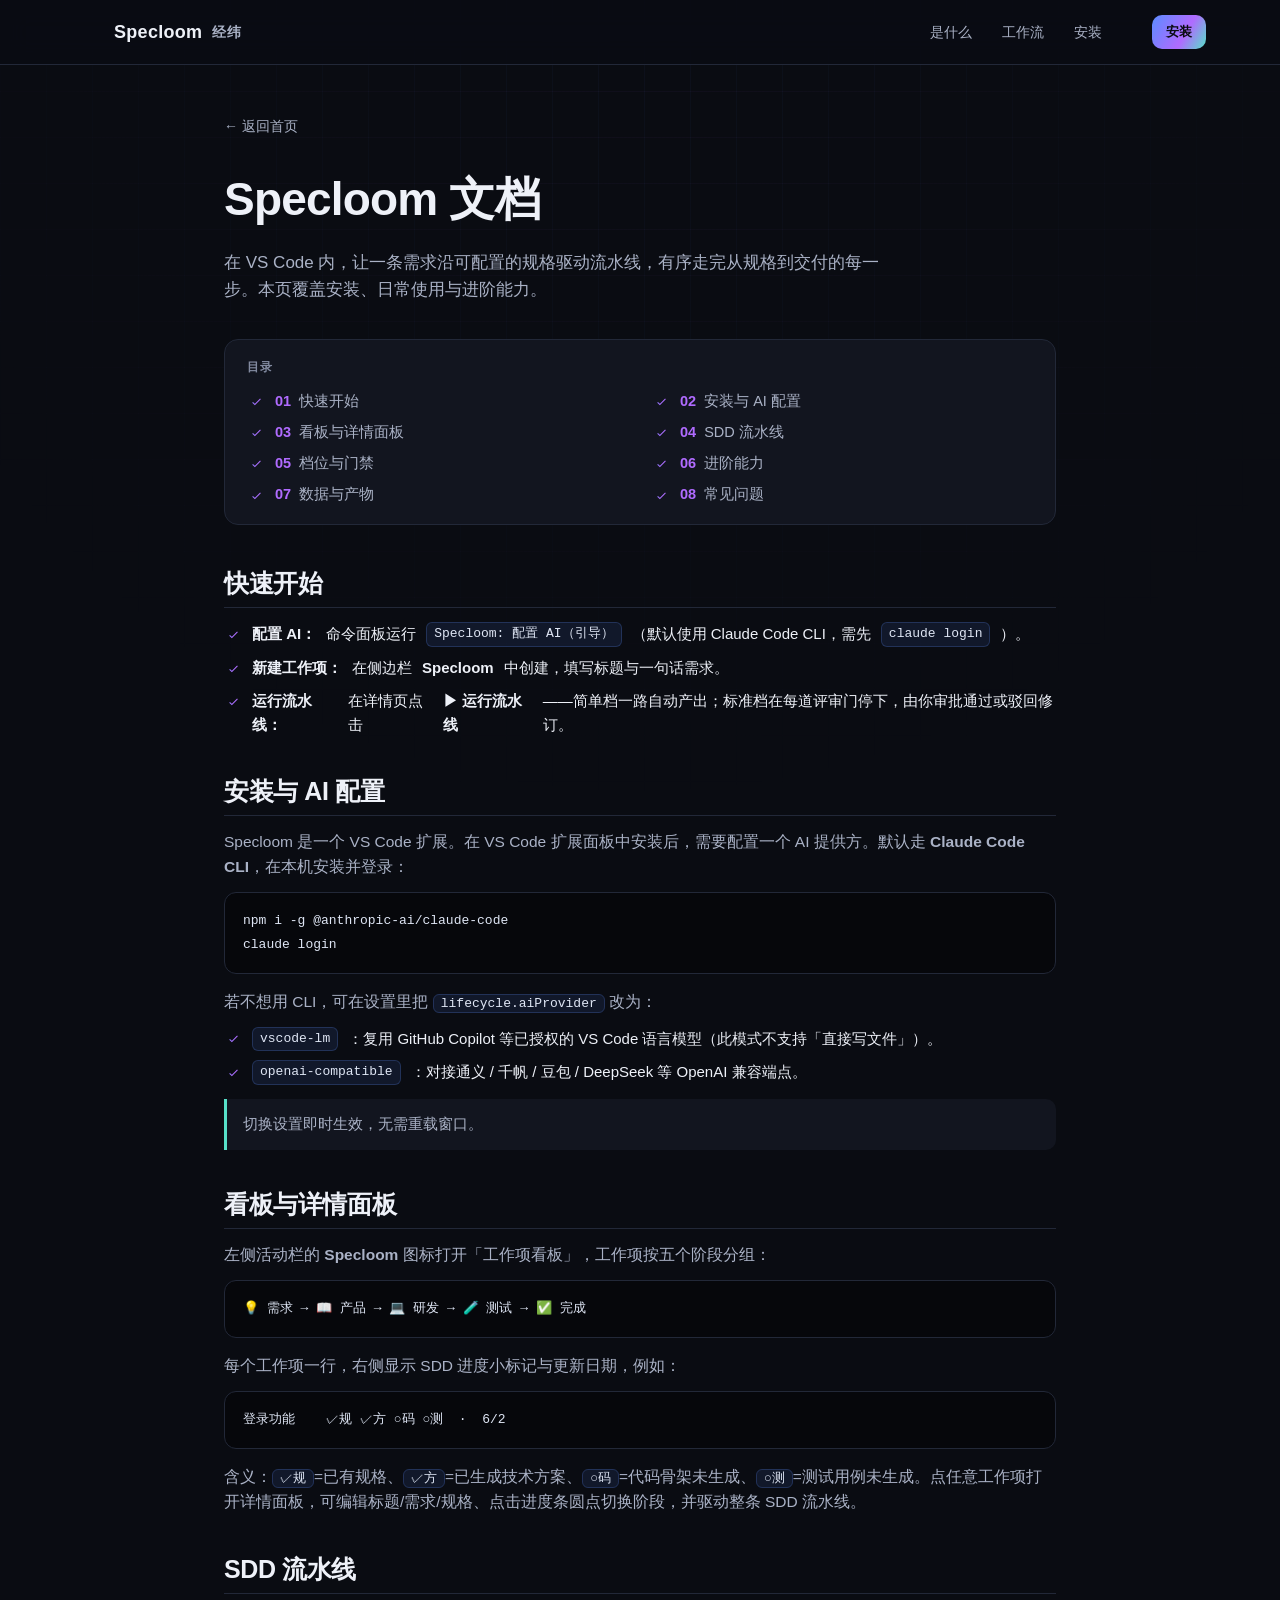
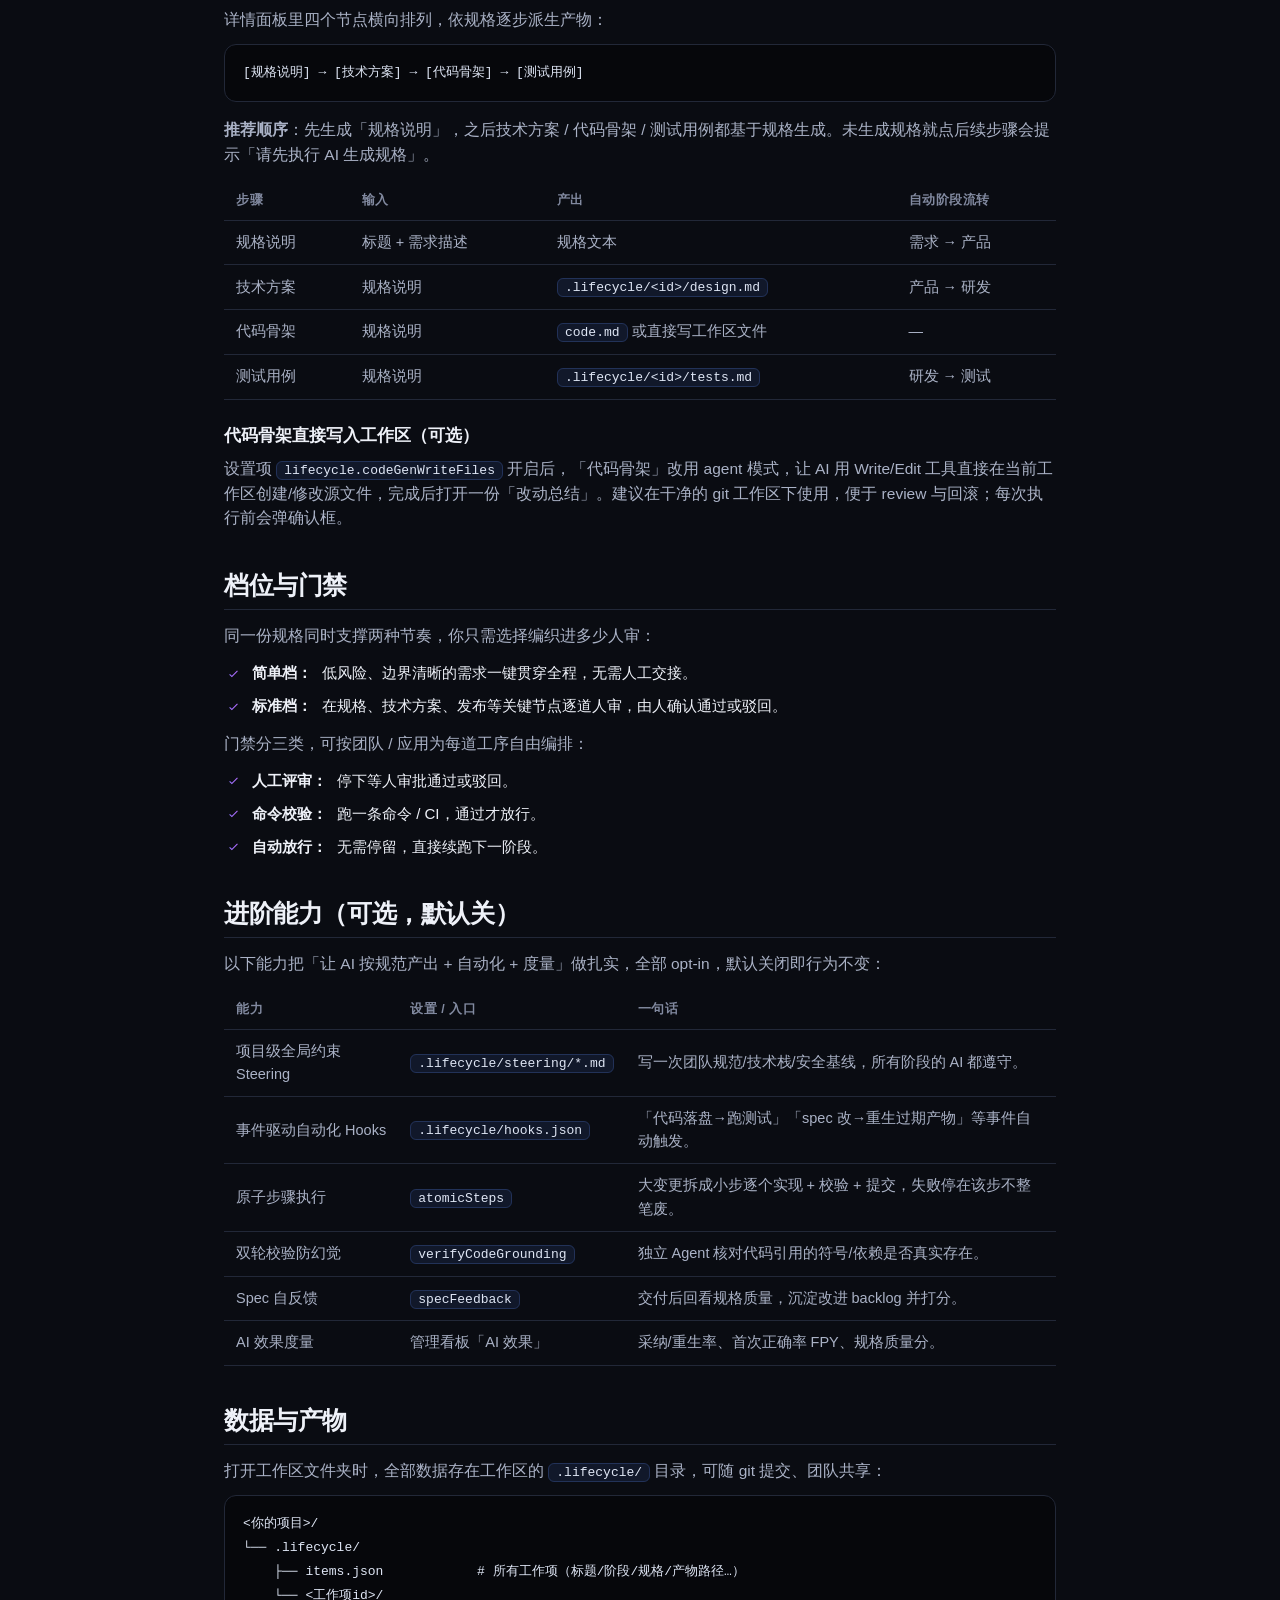
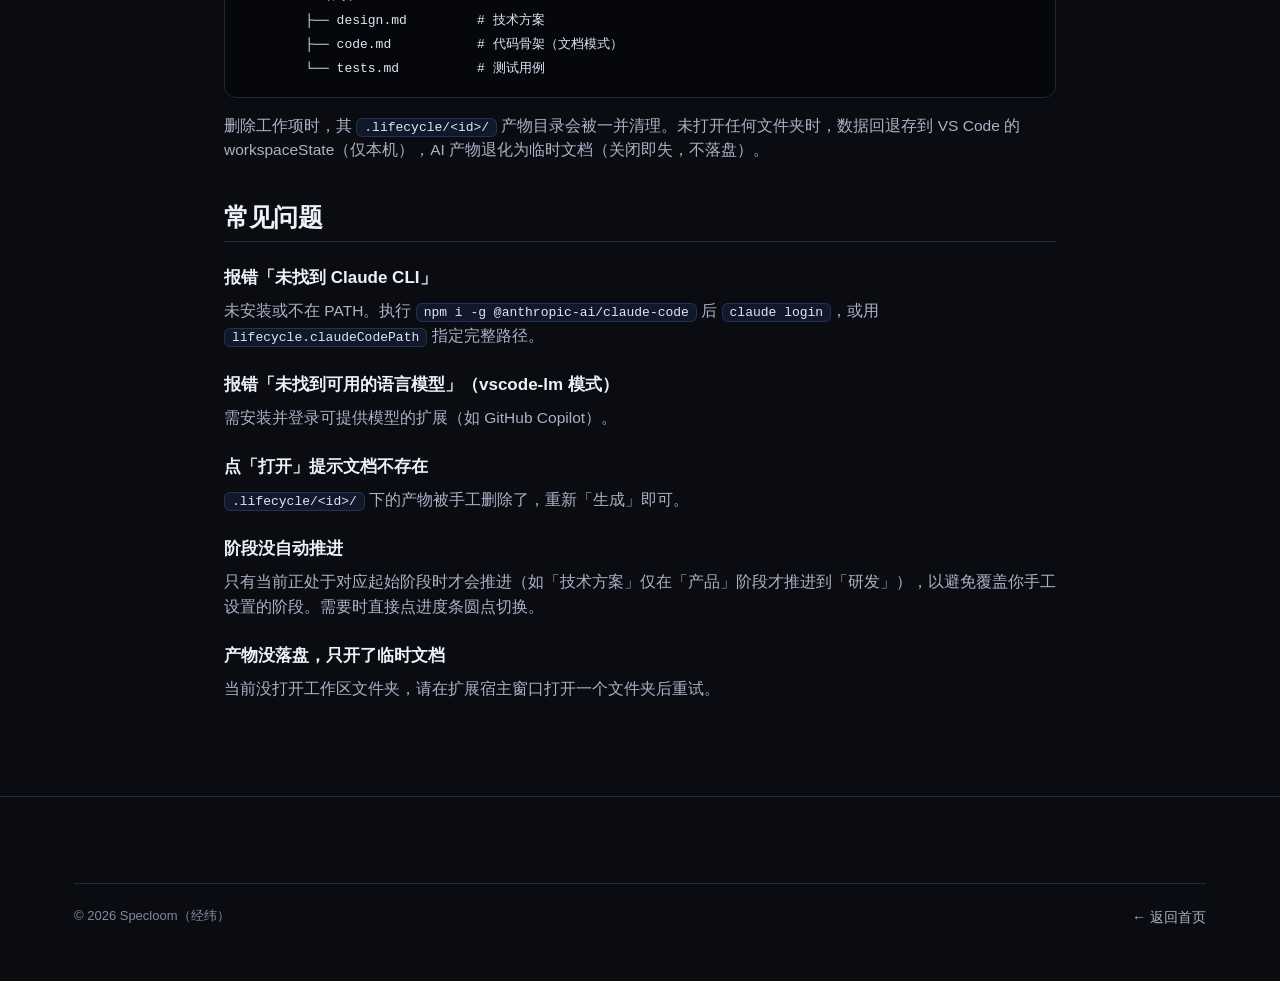
==== guide.html @ 962bd6ee "feat(site): Phase 2 站内文档页 + 路线图区块 - 新增站内文档页 guide.html（基于 USAGE.md/README）：快速开始、安装与 AI 配置、   看板与详情、S" ====
<!DOCTYPE html>
<html lang="zh-CN">
<head>
  <meta charset="UTF-8" />
  <meta name="viewport" content="width=device-width, initial-scale=1.0" />
  <meta http-equiv="Content-Security-Policy"
        content="default-src 'self'; img-src 'self' data:; style-src 'self' 'unsafe-inline'; script-src 'self'; base-uri 'none'; form-action 'none'" />
  <title>Specloom 文档 · 快速上手与功能说明</title>
  <meta name="description" content="Specloom 使用文档：在 VS Code 内把需求沿规格驱动流水线推进——安装与 AI 配置、看板与详情面板、SDD 流水线、档位与门禁、进阶能力、数据存储与常见问题。" />
  <link rel="icon" href="data:image/svg+xml,%3Csvg xmlns='http://www.w3.org/2000/svg' viewBox='0 0 32 32'%3E%3Crect width='32' height='32' rx='7' fill='%230a0c12'/%3E%3Cg stroke='%235b8cff' stroke-width='2.4' stroke-linecap='round'%3E%3Cpath d='M9 7v18M16 7v18M23 7v18'/%3E%3C/g%3E%3Cg stroke='%2356e0c8' stroke-width='2.4' stroke-linecap='round'%3E%3Cpath d='M7 11h18M7 16h18M7 21h18'/%3E%3C/g%3E%3C/svg%3E" />
  <meta name="theme-color" content="#0a0c12" />
  <link rel="stylesheet" href="styles.css" />
</head>
<body>
  <!-- ============ NAV ============ -->
  <header class="nav">
    <div class="wrap nav-inner">
      <a class="brand" href="index.html" aria-label="Specloom">
        <svg class="mark" viewBox="0 0 32 32" aria-hidden="true" focusable="false">
          <defs>
            <linearGradient id="brandGrad" x1="0" y1="0" x2="1" y2="1">
              <stop offset="0" stop-color="#5b8cff" /><stop offset="0.6" stop-color="#b06bff" /><stop offset="1" stop-color="#56e0c8" />
            </linearGradient>
          </defs>
          <g stroke="url(#brandGrad)" stroke-width="2.2" stroke-linecap="round">
            <line x1="8" y1="3" x2="8" y2="29" /><line x1="16" y1="3" x2="16" y2="29" /><line x1="24" y1="3" x2="24" y2="29" />
            <line x1="3" y1="10" x2="29" y2="10" /><line x1="3" y1="16" x2="29" y2="16" /><line x1="3" y1="22" x2="29" y2="22" />
          </g>
        </svg>
        <span>Specloom</span><span class="zh">经纬</span>
      </a>
      <nav class="nav-links" aria-label="Primary">
        <a href="index.html#what">是什么</a>
        <a href="index.html#how">工作流</a>
        <a href="index.html#install">安装</a>
      </nav>
      <div class="nav-tools">
        <a class="btn btn-primary btn-sm nav-cta" href="index.html#install">安装</a>
      </div>
    </div>
  </header>

  <main class="doc">
    <div class="doc-wrap">
      <a class="doc-back" href="index.html">← 返回首页</a>
      <h1>Specloom 文档</h1>
      <p class="doc-sub">在 VS Code 内，让一条需求沿可配置的规格驱动流水线，有序走完从规格到交付的每一步。本页覆盖安装、日常使用与进阶能力。</p>

      <nav class="doc-toc" aria-label="目录">
        <h4>目录</h4>
        <ol>
          <li><a href="#quickstart">快速开始</a></li>
          <li><a href="#install">安装与 AI 配置</a></li>
          <li><a href="#board">看板与详情面板</a></li>
          <li><a href="#sdd">SDD 流水线</a></li>
          <li><a href="#gates">档位与门禁</a></li>
          <li><a href="#advanced">进阶能力</a></li>
          <li><a href="#data">数据与产物</a></li>
          <li><a href="#faq">常见问题</a></li>
        </ol>
      </nav>

      <section id="quickstart">
        <h2>快速开始</h2>
        <ol class="steps-ol">
          <li><b>配置 AI：</b>命令面板运行 <code>Specloom: 配置 AI（引导）</code>（默认使用 Claude Code CLI，需先 <code>claude login</code>）。</li>
          <li><b>新建工作项：</b>在侧边栏 <b>Specloom</b> 中创建，填写标题与一句话需求。</li>
          <li><b>运行流水线：</b>在详情页点击 <b>▶ 运行流水线</b>——简单档一路自动产出；标准档在每道评审门停下，由你审批通过或驳回修订。</li>
        </ol>
      </section>

      <section id="install">
        <h2>安装与 AI 配置</h2>
        <p>Specloom 是一个 VS Code 扩展。在 VS Code 扩展面板中安装后，需要配置一个 AI 提供方。默认走 <b>Claude Code CLI</b>，在本机安装并登录：</p>
        <pre><code>npm i -g @anthropic-ai/claude-code
claude login</code></pre>
        <p>若不想用 CLI，可在设置里把 <code>lifecycle.aiProvider</code> 改为：</p>
        <ul>
          <li><code>vscode-lm</code>：复用 GitHub Copilot 等已授权的 VS Code 语言模型（此模式不支持「直接写文件」）。</li>
          <li><code>openai-compatible</code>：对接通义 / 千帆 / 豆包 / DeepSeek 等 OpenAI 兼容端点。</li>
        </ul>
        <div class="note">切换设置即时生效，无需重载窗口。</div>
      </section>

      <section id="board">
        <h2>看板与详情面板</h2>
        <p>左侧活动栏的 <b>Specloom</b> 图标打开「工作项看板」，工作项按五个阶段分组：</p>
        <pre><code>💡 需求 → 📖 产品 → 💻 研发 → 🧪 测试 → ✅ 完成</code></pre>
        <p>每个工作项一行，右侧显示 SDD 进度小标记与更新日期，例如：</p>
        <pre><code>登录功能    ✓规 ✓方 ○码 ○测  ·  6/2</code></pre>
        <p>含义：<code>✓规</code>=已有规格、<code>✓方</code>=已生成技术方案、<code>○码</code>=代码骨架未生成、<code>○测</code>=测试用例未生成。点任意工作项打开详情面板，可编辑标题/需求/规格、点击进度条圆点切换阶段，并驱动整条 SDD 流水线。</p>
      </section>

      <section id="sdd">
        <h2>SDD 流水线</h2>
        <p>详情面板里四个节点横向排列，依规格逐步派生产物：</p>
        <pre><code>[规格说明] → [技术方案] → [代码骨架] → [测试用例]</code></pre>
        <p><b>推荐顺序</b>：先生成「规格说明」，之后技术方案 / 代码骨架 / 测试用例都基于规格生成。未生成规格就点后续步骤会提示「请先执行 AI 生成规格」。</p>
        <table>
          <thead><tr><th>步骤</th><th>输入</th><th>产出</th><th>自动阶段流转</th></tr></thead>
          <tbody>
            <tr><td>规格说明</td><td>标题 + 需求描述</td><td>规格文本</td><td>需求 → 产品</td></tr>
            <tr><td>技术方案</td><td>规格说明</td><td><code>.lifecycle/&lt;id&gt;/design.md</code></td><td>产品 → 研发</td></tr>
            <tr><td>代码骨架</td><td>规格说明</td><td><code>code.md</code> 或直接写工作区文件</td><td>—</td></tr>
            <tr><td>测试用例</td><td>规格说明</td><td><code>.lifecycle/&lt;id&gt;/tests.md</code></td><td>研发 → 测试</td></tr>
          </tbody>
        </table>
        <h3>代码骨架直接写入工作区（可选）</h3>
        <p>设置项 <code>lifecycle.codeGenWriteFiles</code> 开启后，「代码骨架」改用 agent 模式，让 AI 用 Write/Edit 工具直接在当前工作区创建/修改源文件，完成后打开一份「改动总结」。建议在干净的 git 工作区下使用，便于 review 与回滚；每次执行前会弹确认框。</p>
      </section>

      <section id="gates">
        <h2>档位与门禁</h2>
        <p>同一份规格同时支撑两种节奏，你只需选择编织进多少人审：</p>
        <ul>
          <li><b>简单档：</b>低风险、边界清晰的需求一键贯穿全程，无需人工交接。</li>
          <li><b>标准档：</b>在规格、技术方案、发布等关键节点逐道人审，由人确认通过或驳回。</li>
        </ul>
        <p>门禁分三类，可按团队 / 应用为每道工序自由编排：</p>
        <ul>
          <li><b>人工评审：</b>停下等人审批通过或驳回。</li>
          <li><b>命令校验：</b>跑一条命令 / CI，通过才放行。</li>
          <li><b>自动放行：</b>无需停留，直接续跑下一阶段。</li>
        </ul>
      </section>

      <section id="advanced">
        <h2>进阶能力（可选，默认关）</h2>
        <p>以下能力把「让 AI 按规范产出 + 自动化 + 度量」做扎实，全部 opt-in，默认关闭即行为不变：</p>
        <table>
          <thead><tr><th>能力</th><th>设置 / 入口</th><th>一句话</th></tr></thead>
          <tbody>
            <tr><td>项目级全局约束 Steering</td><td><code>.lifecycle/steering/*.md</code></td><td>写一次团队规范/技术栈/安全基线，所有阶段的 AI 都遵守。</td></tr>
            <tr><td>事件驱动自动化 Hooks</td><td><code>.lifecycle/hooks.json</code></td><td>「代码落盘→跑测试」「spec 改→重生过期产物」等事件自动触发。</td></tr>
            <tr><td>原子步骤执行</td><td><code>atomicSteps</code></td><td>大变更拆成小步逐个实现 + 校验 + 提交，失败停在该步不整笔废。</td></tr>
            <tr><td>双轮校验防幻觉</td><td><code>verifyCodeGrounding</code></td><td>独立 Agent 核对代码引用的符号/依赖是否真实存在。</td></tr>
            <tr><td>Spec 自反馈</td><td><code>specFeedback</code></td><td>交付后回看规格质量，沉淀改进 backlog 并打分。</td></tr>
            <tr><td>AI 效果度量</td><td>管理看板「AI 效果」</td><td>采纳/重生率、首次正确率 FPY、规格质量分。</td></tr>
          </tbody>
        </table>
      </section>

      <section id="data">
        <h2>数据与产物</h2>
        <p>打开工作区文件夹时，全部数据存在工作区的 <code>.lifecycle/</code> 目录，可随 git 提交、团队共享：</p>
        <pre><code>&lt;你的项目&gt;/
└── .lifecycle/
    ├── items.json            # 所有工作项（标题/阶段/规格/产物路径…）
    └── &lt;工作项id&gt;/
        ├── design.md         # 技术方案
        ├── code.md           # 代码骨架（文档模式）
        └── tests.md          # 测试用例</code></pre>
        <p>删除工作项时，其 <code>.lifecycle/&lt;id&gt;/</code> 产物目录会被一并清理。未打开任何文件夹时，数据回退存到 VS Code 的 workspaceState（仅本机），AI 产物退化为临时文档（关闭即失，不落盘）。</p>
      </section>

      <section id="faq">
        <h2>常见问题</h2>
        <h3>报错「未找到 Claude CLI」</h3>
        <p>未安装或不在 PATH。执行 <code>npm i -g @anthropic-ai/claude-code</code> 后 <code>claude login</code>，或用 <code>lifecycle.claudeCodePath</code> 指定完整路径。</p>
        <h3>报错「未找到可用的语言模型」（vscode-lm 模式）</h3>
        <p>需安装并登录可提供模型的扩展（如 GitHub Copilot）。</p>
        <h3>点「打开」提示文档不存在</h3>
        <p><code>.lifecycle/&lt;id&gt;/</code> 下的产物被手工删除了，重新「生成」即可。</p>
        <h3>阶段没自动推进</h3>
        <p>只有当前正处于对应起始阶段时才会推进（如「技术方案」仅在「产品」阶段才推进到「研发」），以避免覆盖你手工设置的阶段。需要时直接点进度条圆点切换。</p>
        <h3>产物没落盘，只开了临时文档</h3>
        <p>当前没打开工作区文件夹，请在扩展宿主窗口打开一个文件夹后重试。</p>
      </section>
    </div>
  </main>

  <footer aria-labelledby="footBrand">
    <div class="wrap">
      <div class="foot-bottom">
        <span>© 2026 Specloom（经纬）</span>
        <a class="doc-back" href="index.html" style="margin:0">← 返回首页</a>
      </div>
    </div>
  </footer>
</body>
</html>
---- styles.css ----
/* =========================================================
   Specloom（经纬）官网样式
   深色现代 · 渐变点缀 · 经纬编织意象 · 响应式
   零外部依赖：系统字体栈，无远程字体 (NFR-P2)
   ========================================================= */

:root{
  --bg:#0a0c12;
  --bg-2:#0e111a;
  --surface:#12151f;
  --surface-2:#171b28;
  --line:#222838;
  --text:#eef1f8;
  --muted:#aab2c6;        /* 提亮以满足正文对比度 AA ≥4.5:1 (NFR-A2) */
  --muted-2:#828aa0;
  --warp:#5b8cff;          /* 经线 warp */
  --weft:#b06bff;          /* 纬线 weft */
  --accent:#56e0c8;
  --grad:linear-gradient(120deg,#5b8cff 0%,#b06bff 60%,#56e0c8 100%);
  --radius:16px;
  --maxw:1180px;
}
*{box-sizing:border-box;margin:0;padding:0}
html{scroll-behavior:smooth}
body{
  font-family:-apple-system,BlinkMacSystemFont,"Segoe UI",Roboto,"PingFang SC","Microsoft YaHei",Helvetica,Arial,sans-serif;
  background:var(--bg);
  color:var(--text);
  line-height:1.6;
  -webkit-font-smoothing:antialiased;
  overflow-x:hidden;
}
/* 经纬编织背景纹理（纯装饰） */
body::before{
  content:"";
  position:fixed;inset:0;z-index:0;pointer-events:none;
  background-image:
    linear-gradient(90deg,rgba(91,140,255,.045) 1px,transparent 1px),
    linear-gradient(0deg,rgba(176,107,255,.045) 1px,transparent 1px);
  background-size:46px 46px;
  -webkit-mask-image:radial-gradient(circle at 50% 0%,#000 0%,transparent 75%);
  mask-image:radial-gradient(circle at 50% 0%,#000 0%,transparent 75%);
}
a{color:inherit;text-decoration:none}
img,svg{display:block}
.wrap{max-width:var(--maxw);margin:0 auto;padding:0 24px;position:relative;z-index:1}
section{position:relative;z-index:1}

:focus-visible{outline:2px solid var(--accent);outline-offset:2px;border-radius:6px}

/* ---------- BUTTONS ---------- */
.btn{
  display:inline-flex;align-items:center;gap:8px;justify-content:center;
  font:inherit;font-weight:600;font-size:14px;cursor:pointer;
  padding:10px 18px;border-radius:10px;border:1px solid transparent;transition:.18s;white-space:nowrap;
}
.btn-primary{background:var(--grad);color:#0a0c12;border:none}
.btn-primary:hover{filter:brightness(1.08);transform:translateY(-1px)}
.btn-ghost{background:var(--surface);color:var(--text);border:1px solid var(--line)}
.btn-ghost:hover{border-color:var(--warp);background:var(--surface-2)}
.btn-sm{padding:7px 14px;font-size:13px}

/* ---------- NAV ---------- */
header.nav{
  position:sticky;top:0;z-index:50;
  -webkit-backdrop-filter:saturate(160%) blur(14px);
  backdrop-filter:saturate(160%) blur(14px);
  background:rgba(10,12,18,.72);
  border-bottom:1px solid var(--line);
}
.nav-inner{display:flex;align-items:center;gap:20px;height:64px}
.brand{display:flex;align-items:center;gap:10px;font-weight:700;font-size:18px;letter-spacing:.3px}
.brand .mark{width:30px;height:30px;flex:0 0 auto}
.brand .zh{color:var(--muted);font-weight:600;font-size:14px}
.nav-links{display:flex;gap:6px;margin-left:auto}
.nav-links a{color:var(--muted);font-size:14px;padding:8px 12px;border-radius:8px;transition:.18s}
.nav-links a:hover{color:var(--text);background:var(--surface-2)}
.nav-tools{display:flex;align-items:center;gap:10px;margin-left:18px}
.lang-switch{display:inline-flex;border:1px solid var(--line);border-radius:999px;overflow:hidden;background:var(--surface)}
.lang-switch button{
  background:none;border:none;color:var(--muted);font:inherit;font-size:13px;font-weight:600;
  padding:6px 14px;cursor:pointer;transition:.18s;
}
.lang-switch button[aria-pressed="true"]{background:var(--grad);color:#0a0c12}

.nav-toggle{display:none;background:var(--surface);border:1px solid var(--line);color:var(--text);
  border-radius:8px;width:38px;height:38px;font-size:18px;cursor:pointer}

.mobile-menu{border-bottom:1px solid var(--line);background:rgba(10,12,18,.96)}
.mobile-menu .wrap{display:flex;flex-direction:column;padding-top:8px;padding-bottom:14px}
.mobile-menu a{color:var(--muted);padding:12px 4px;border-bottom:1px solid var(--line);font-size:15px}
.mobile-menu a:last-child{border-bottom:none}

/* ---------- HERO ---------- */
.hero{padding:96px 0 80px;text-align:center}
.badge{
  display:inline-flex;align-items:center;gap:8px;font-size:13px;color:var(--muted);
  border:1px solid var(--line);background:var(--surface);padding:6px 14px;border-radius:999px;margin-bottom:28px;
}
.badge .dot{width:7px;height:7px;border-radius:50%;background:var(--accent);box-shadow:0 0 10px var(--accent)}
h1.title{
  font-size:clamp(38px,6.4vw,76px);line-height:1.05;font-weight:800;letter-spacing:-1.5px;margin-bottom:8px;
}
h1.title .grad{background:var(--grad);-webkit-background-clip:text;background-clip:text;color:transparent}
.title-zh{font-size:clamp(20px,3vw,30px);color:var(--muted);font-weight:600;margin-bottom:22px;letter-spacing:4px}
.lede{font-size:clamp(16px,2.1vw,21px);color:var(--muted);max-width:680px;margin:0 auto 38px}
.hero-cta{display:flex;gap:14px;justify-content:center;flex-wrap:wrap}
.hero-cta .btn{padding:14px 26px;font-size:15px}
.loom{margin:64px auto 0;max-width:760px;position:relative}
.loom svg{width:100%;height:70px;display:block}

/* ---------- SECTION SHELL ---------- */
.sec{padding:84px 0;border-top:1px solid var(--line)}
.eyebrow{font-size:13px;font-weight:700;letter-spacing:2px;text-transform:uppercase;
  background:var(--grad);-webkit-background-clip:text;background-clip:text;color:transparent;margin-bottom:14px}
h2{font-size:clamp(28px,4vw,44px);font-weight:800;letter-spacing:-.8px;margin-bottom:16px;line-height:1.12}
.sec-lede{color:var(--muted);font-size:17px;max-width:680px;margin-bottom:48px}

/* ---------- WHAT cards ---------- */
.grid{display:grid;gap:18px}
.grid-3{grid-template-columns:repeat(3,1fr)}
.grid-2{grid-template-columns:repeat(2,1fr)}
.card{
  background:linear-gradient(180deg,var(--surface) 0%,var(--bg-2) 100%);
  border:1px solid var(--line);border-radius:var(--radius);padding:28px;transition:.2s;position:relative;overflow:hidden;
}
.card:hover{border-color:#33405e;transform:translateY(-3px)}
.card .ic{width:42px;height:42px;border-radius:11px;display:grid;place-items:center;margin-bottom:16px;
  background:rgba(91,140,255,.12);border:1px solid rgba(91,140,255,.3);color:var(--warp)}
.card h3{font-size:18px;margin-bottom:8px;font-weight:700}
.card p{color:var(--muted);font-size:15px}

/* ---------- WHY two-mode ---------- */
.modes{display:grid;grid-template-columns:1fr 1fr;gap:18px;margin-top:8px}
.mode{background:var(--surface);border:1px solid var(--line);border-radius:var(--radius);padding:30px;position:relative}
.mode.simple{border-color:rgba(86,224,200,.35)}
.mode.complex{border-color:rgba(176,107,255,.35)}
.mode .tag{display:inline-block;font-size:12px;font-weight:700;letter-spacing:1px;text-transform:uppercase;
  padding:5px 11px;border-radius:7px;margin-bottom:16px}
.mode.simple .tag{background:rgba(86,224,200,.14);color:var(--accent)}
.mode.complex .tag{background:rgba(176,107,255,.16);color:#c89bff}
.mode h3{font-size:21px;margin-bottom:10px}
.mode p{color:var(--muted);font-size:15px;margin-bottom:18px}
.mode ul{list-style:none;display:flex;flex-direction:column;gap:10px}
.mode li{display:flex;gap:10px;font-size:14.5px;color:var(--text)}
.mode li::before{content:"";flex:0 0 auto;width:18px;height:18px;margin-top:3px;border-radius:50%;
  background:var(--grad);
  -webkit-mask:url("data:image/svg+xml,%3Csvg xmlns='http://www.w3.org/2000/svg' viewBox='0 0 24 24'%3E%3Cpath fill='black' d='M9 16.2l-3.5-3.5-1.4 1.4L9 19 20 8l-1.4-1.4z'/%3E%3C/svg%3E") center/14px no-repeat;
  mask:url("data:image/svg+xml,%3Csvg xmlns='http://www.w3.org/2000/svg' viewBox='0 0 24 24'%3E%3Cpath fill='black' d='M9 16.2l-3.5-3.5-1.4 1.4L9 19 20 8l-1.4-1.4z'/%3E%3C/svg%3E") center/14px no-repeat}

/* ---------- PIPELINE ---------- */
.mode-toggle{display:inline-flex;border:1px solid var(--line);border-radius:10px;overflow:hidden;margin-bottom:26px}
.mode-toggle button{background:var(--surface);border:none;color:var(--muted);font:inherit;font-weight:600;
  font-size:14px;padding:10px 20px;cursor:pointer;transition:.18s}
.mode-toggle button[aria-pressed="true"]{background:var(--grad);color:#0a0c12}
.pipe{display:flex;align-items:stretch;gap:0;margin-top:10px;overflow-x:auto;padding-bottom:8px;scrollbar-width:thin}
.stage{
  flex:1 1 0;min-width:150px;background:var(--surface);border:1px solid var(--line);
  border-radius:14px;padding:20px 18px;position:relative;transition:.2s;cursor:default;
}
.stage:hover{border-color:var(--warp);background:var(--surface-2);transform:translateY(-3px)}
.stage .num{font-size:12px;font-weight:700;color:var(--muted-2);letter-spacing:1px}
.stage .nm{font-size:17px;font-weight:700;margin:8px 0 6px}
.stage .ds{font-size:13px;color:var(--muted);line-height:1.45}
.stage .gate{position:absolute;top:14px;right:14px;font-size:11px;font-weight:700;padding:3px 8px;border-radius:6px}
.stage .gate.auto{background:rgba(86,224,200,.14);color:var(--accent)}
.stage .gate.human{background:rgba(176,107,255,.16);color:#c89bff}
.pipe-arrow{flex:0 0 26px;display:grid;place-items:center;color:var(--muted-2)}
.pipe-legend{display:flex;gap:22px;margin-top:24px;flex-wrap:wrap;font-size:13.5px;color:var(--muted);align-items:center}
.pipe-legend span{display:inline-flex;align-items:center;gap:8px}
.pipe-legend .legend-note{color:var(--muted-2)}
.lg-dot{width:11px;height:11px;border-radius:4px}
.lg-auto{background:var(--accent)}
.lg-human{background:#c89bff}

/* ---------- INSTALL ---------- */
.install-wrap{display:grid;grid-template-columns:1.1fr 1fr;gap:40px;align-items:center}
.code-block{background:#06070b;border:1px solid var(--line);border-radius:14px;overflow:hidden}
.code-head{display:flex;align-items:center;justify-content:space-between;padding:12px 16px;border-bottom:1px solid var(--line);background:var(--surface)}
.code-head .dots{display:flex;gap:7px}
.code-head .dots i{width:11px;height:11px;border-radius:50%;display:inline-block}
.code-head .dots i:nth-child(1){background:#ff5f57}
.code-head .dots i:nth-child(2){background:#febc2e}
.code-head .dots i:nth-child(3){background:#28c840}
.copy-btn{background:var(--surface-2);border:1px solid var(--line);color:var(--text);font:inherit;
  font-size:12.5px;font-weight:600;padding:6px 13px;border-radius:8px;cursor:pointer;transition:.18s;display:inline-flex;gap:6px;align-items:center}
.copy-btn:hover{border-color:var(--warp)}
.copy-btn.ok{border-color:var(--accent);color:var(--accent)}
.code-body{padding:20px 18px;font-family:"SF Mono",ui-monospace,Menlo,Consolas,monospace;font-size:14.5px;line-height:1.9;color:#dfe6f5;overflow-x:auto;white-space:pre-wrap;word-break:break-word}
.code-body .pl{color:var(--muted-2);-webkit-user-select:none;user-select:none}
.code-body .cmd{color:#dfe6f5}
.code-body .note{display:block;color:var(--muted-2);font-size:12px;margin-top:10px;font-style:italic}
.install-info h3{font-size:20px;margin-bottom:12px}
.install-info p{color:var(--muted);font-size:15px;margin-bottom:18px}
.install-info .btn{margin-right:10px;margin-bottom:10px}

/* ---------- FOOTER ---------- */
footer{border-top:1px solid var(--line);padding:46px 0 56px;margin-top:30px}
.foot-inner{display:flex;justify-content:space-between;gap:30px;flex-wrap:wrap;align-items:flex-start}
.foot-brand{max-width:320px}
.foot-brand .brand{margin-bottom:12px}
.foot-brand .mark{width:26px;height:26px}
.foot-brand p{color:var(--muted);font-size:14px}
.foot-links{display:flex;gap:50px;flex-wrap:wrap}
.foot-col h4{font-size:13px;text-transform:uppercase;letter-spacing:1px;color:var(--muted-2);margin-bottom:14px}
.foot-col a{display:block;color:var(--muted);font-size:14.5px;margin-bottom:10px;transition:.15s}
.foot-col a:hover{color:var(--text)}
.foot-bottom{margin-top:40px;padding-top:22px;border-top:1px solid var(--line);
  display:flex;justify-content:space-between;gap:14px;flex-wrap:wrap;color:var(--muted-2);font-size:13px}

/* ---------- TOAST ---------- */
.toast{position:fixed;bottom:26px;left:50%;transform:translateX(-50%) translateY(20px);
  background:var(--surface-2);border:1px solid var(--accent);color:var(--text);padding:12px 22px;border-radius:10px;
  font-size:14px;opacity:0;pointer-events:none;transition:.25s;z-index:100;box-shadow:0 10px 40px rgba(0,0,0,.5)}
.toast.show{opacity:1;transform:translateX(-50%) translateY(0)}

/* ---------- RESPONSIVE ---------- */
@media (max-width:920px){
  .install-wrap{grid-template-columns:1fr;gap:26px}
  .grid-3{grid-template-columns:1fr 1fr}
}
@media (max-width:760px){
  .nav-links{display:none}
  .nav-tools{margin-left:auto}
  .nav-toggle{display:block}
  .nav-cta{display:none}                /* 收起到汉堡菜单时隐藏导航安装按钮，Install 走 Hero CTA / 折叠菜单 */
  .hero{padding:64px 0 56px}
  .sec{padding:60px 0}
  .grid-3,.modes{grid-template-columns:1fr}
  .foot-inner{flex-direction:column}
}
@media (max-width:420px){
  .wrap{padding:0 18px}
  .nav-tools{gap:8px;margin-left:8px}
  .hero-cta{flex-direction:column}
  .hero-cta .btn{width:100%}
  .title-zh{letter-spacing:2px}
}

/* ---------- NAV: 滚动加深 ---------- */
header.nav.scrolled{
  background:rgba(8,10,15,.92);
  box-shadow:0 1px 0 var(--line),0 10px 30px rgba(0,0,0,.38);
}

/* ---------- HERO: 信任条 ---------- */
.hero-meta{
  display:flex;align-items:center;justify-content:center;flex-wrap:wrap;gap:10px;
  margin:26px auto 0;color:var(--muted);font-size:14px;
}
.hero-meta .sep{color:var(--muted-2)}

/* ---------- HERO: 产品视觉窗口（spec → 产物） ---------- */
.showcase{margin:60px auto 0;max-width:880px;position:relative}
.showcase::before{
  content:"";position:absolute;inset:-8% -4% auto;height:70%;z-index:0;pointer-events:none;
  background:radial-gradient(60% 100% at 50% 0%,rgba(176,107,255,.22),transparent 70%);
  filter:blur(20px);
}
.window{
  position:relative;z-index:1;background:var(--surface);border:1px solid var(--line);
  border-radius:var(--radius);overflow:hidden;box-shadow:0 30px 80px rgba(0,0,0,.5);text-align:left;
}
.win-bar{
  display:flex;align-items:center;gap:8px;padding:11px 16px;
  background:var(--surface-2);border-bottom:1px solid var(--line);
}
.win-bar .d{width:11px;height:11px;border-radius:50%;display:inline-block}
.win-bar .d.r{background:#ff5f57}
.win-bar .d.y{background:#febc2e}
.win-bar .d.g{background:#28c840}
.win-bar .win-title{margin-left:8px;font-family:"SF Mono",ui-monospace,Menlo,Consolas,monospace;font-size:12.5px;color:var(--muted)}
.win-bar .win-tag{margin-left:auto;font-size:12px;font-weight:700;
  background:var(--grad);-webkit-background-clip:text;background-clip:text;color:transparent}
.win-body{display:grid;grid-template-columns:1.15fr 1fr}
.codecol{background:#06070b;padding:18px 20px;border-right:1px solid var(--line)}
.show-code{
  font-family:"SF Mono",ui-monospace,Menlo,Consolas,monospace;font-size:13px;line-height:1.85;
  white-space:pre-wrap;word-break:break-word;margin:0;
}
.show-code .cm{color:var(--muted-2)}
.show-code .kw{color:var(--accent)}
.show-code .ln{color:#dfe6f5}
.gencol{padding:18px 20px;background:linear-gradient(180deg,var(--surface) 0%,var(--bg-2) 100%)}
.gen-head{display:flex;align-items:center;gap:8px;font-size:12.5px;font-weight:600;color:var(--muted);margin-bottom:14px;letter-spacing:.3px}
.gen-dot{width:8px;height:8px;border-radius:50%;background:var(--accent);box-shadow:0 0 10px var(--accent)}
.gen-list{list-style:none;display:flex;flex-direction:column;gap:11px}
.gen-list li{display:flex;align-items:center;gap:9px;font-size:13px;color:var(--muted)}
.gen-list code{
  font-family:"SF Mono",ui-monospace,Menlo,Consolas,monospace;font-size:12px;color:#dfe6f5;
  background:rgba(91,140,255,.1);border:1px solid rgba(91,140,255,.22);border-radius:6px;padding:1px 7px;white-space:nowrap;
}
.gen-list .tk{flex:0 0 auto;width:16px;height:16px;border-radius:50%;background:var(--grad);
  -webkit-mask:url("data:image/svg+xml,%3Csvg xmlns='http://www.w3.org/2000/svg' viewBox='0 0 24 24'%3E%3Cpath fill='black' d='M9 16.2l-3.5-3.5-1.4 1.4L9 19 20 8l-1.4-1.4z'/%3E%3C/svg%3E") center/12px no-repeat;
  mask:url("data:image/svg+xml,%3Csvg xmlns='http://www.w3.org/2000/svg' viewBox='0 0 24 24'%3E%3Cpath fill='black' d='M9 16.2l-3.5-3.5-1.4 1.4L9 19 20 8l-1.4-1.4z'/%3E%3C/svg%3E") center/12px no-repeat}

/* ---------- STEPS: 三步怎么用 ---------- */
.steps{display:grid;grid-template-columns:repeat(3,1fr);gap:18px}
.step{background:var(--surface);border:1px solid var(--line);border-radius:var(--radius);padding:28px;position:relative;transition:.2s}
.step:hover{border-color:#33405e;transform:translateY(-3px)}
.step-n{font-size:34px;font-weight:800;letter-spacing:-1px;line-height:1;margin-bottom:14px;
  background:var(--grad);-webkit-background-clip:text;background-clip:text;color:transparent}
.step h3{font-size:18px;margin-bottom:8px;font-weight:700}
.step p{color:var(--muted);font-size:14.5px}

@media (max-width:760px){
  .win-body{grid-template-columns:1fr}
  .codecol{border-right:none;border-bottom:1px solid var(--line)}
  .steps{grid-template-columns:1fr}
  .showcase{margin-top:42px}
}

/* ---------- ROADMAP / 团队版（规划中） ---------- */
.roadmap-h{display:flex;align-items:center;gap:14px;flex-wrap:wrap}
.planned-badge{
  font-size:12px;font-weight:700;letter-spacing:1px;text-transform:uppercase;
  padding:5px 11px;border-radius:999px;background:rgba(176,107,255,.16);color:#c89bff;
  border:1px solid rgba(176,107,255,.34);
}
.roadmap-grid{margin-top:8px}
.card.planned{border-style:dashed;background:linear-gradient(180deg,rgba(18,21,31,.55),rgba(14,17,26,.55))}
.card.planned h3{display:flex;align-items:center;gap:8px}
.card.planned h3::before{content:"";width:9px;height:9px;border-radius:50%;
  background:transparent;border:2px solid #c89bff;flex:0 0 auto}

/* ---------- DOC PAGE（guide.html） ---------- */
.doc{padding:48px 0 24px}
.doc-wrap{max-width:880px;margin:0 auto;padding:0 24px;position:relative;z-index:1}
.doc-back{display:inline-flex;align-items:center;gap:6px;color:var(--muted);font-size:14px;margin-bottom:26px}
.doc-back:hover{color:var(--text)}
.doc h1{font-size:clamp(30px,5vw,46px);font-weight:800;letter-spacing:-.8px;margin-bottom:12px}
.doc .doc-sub{color:var(--muted);font-size:17px;margin-bottom:36px;max-width:680px}
.doc-toc{border:1px solid var(--line);background:var(--surface);border-radius:14px;padding:18px 22px;margin-bottom:44px}
.doc-toc h4{font-size:12px;text-transform:uppercase;letter-spacing:1px;color:var(--muted-2);margin-bottom:12px}
.doc-toc ol{list-style:none;display:grid;grid-template-columns:1fr 1fr;gap:8px 24px;counter-reset:toc}
.doc-toc a{color:var(--muted);font-size:14.5px;display:inline-flex;gap:8px}
.doc-toc a:hover{color:var(--text)}
.doc-toc a::before{counter-increment:toc;content:counter(toc,decimal-leading-zero);color:var(--weft);font-weight:700}
.doc section{scroll-margin-top:80px;margin-bottom:40px}
.doc section>h2{font-size:25px;font-weight:800;letter-spacing:-.4px;margin-bottom:14px;
  padding-bottom:10px;border-bottom:1px solid var(--line)}
.doc h3{font-size:17px;font-weight:700;margin:22px 0 8px}
.doc p{color:var(--muted);font-size:15.5px;margin-bottom:12px}
.doc ul,.doc ol.steps-ol{margin:0 0 14px;padding-left:0;list-style:none;display:flex;flex-direction:column;gap:9px}
.doc li{display:flex;gap:10px;font-size:15px;color:var(--text);line-height:1.6}
.doc li::before{content:"";flex:0 0 auto;width:18px;height:18px;margin-top:3px;border-radius:50%;background:var(--grad);
  -webkit-mask:url("data:image/svg+xml,%3Csvg xmlns='http://www.w3.org/2000/svg' viewBox='0 0 24 24'%3E%3Cpath fill='black' d='M9 16.2l-3.5-3.5-1.4 1.4L9 19 20 8l-1.4-1.4z'/%3E%3C/svg%3E") center/13px no-repeat;
  mask:url("data:image/svg+xml,%3Csvg xmlns='http://www.w3.org/2000/svg' viewBox='0 0 24 24'%3E%3Cpath fill='black' d='M9 16.2l-3.5-3.5-1.4 1.4L9 19 20 8l-1.4-1.4z'/%3E%3C/svg%3E") center/13px no-repeat}
.doc code{font-family:"SF Mono",ui-monospace,Menlo,Consolas,monospace;font-size:13px;color:#dfe6f5;
  background:rgba(91,140,255,.1);border:1px solid rgba(91,140,255,.22);border-radius:6px;padding:1px 7px}
.doc pre{background:#06070b;border:1px solid var(--line);border-radius:12px;padding:16px 18px;overflow-x:auto;margin:0 0 16px}
.doc pre code{background:none;border:none;padding:0;line-height:1.85;display:block;color:#dfe6f5}
.doc table{width:100%;border-collapse:collapse;margin:0 0 16px;font-size:14.5px}
.doc th,.doc td{text-align:left;padding:10px 12px;border-bottom:1px solid var(--line)}
.doc th{color:var(--muted-2);font-size:12.5px;text-transform:uppercase;letter-spacing:.5px}
.doc td{color:var(--muted)}
.doc td code{white-space:nowrap}
.doc .note{border-left:3px solid var(--accent);background:var(--surface);border-radius:0 10px 10px 0;
  padding:14px 16px;color:var(--muted);font-size:14.5px;margin:0 0 16px}
@media (max-width:640px){
  .doc-toc ol{grid-template-columns:1fr}
}

/* 尊重「减少动态效果」偏好 */
@media (prefers-reduced-motion:reduce){
  html{scroll-behavior:auto}
  *{transition:none !important}
}
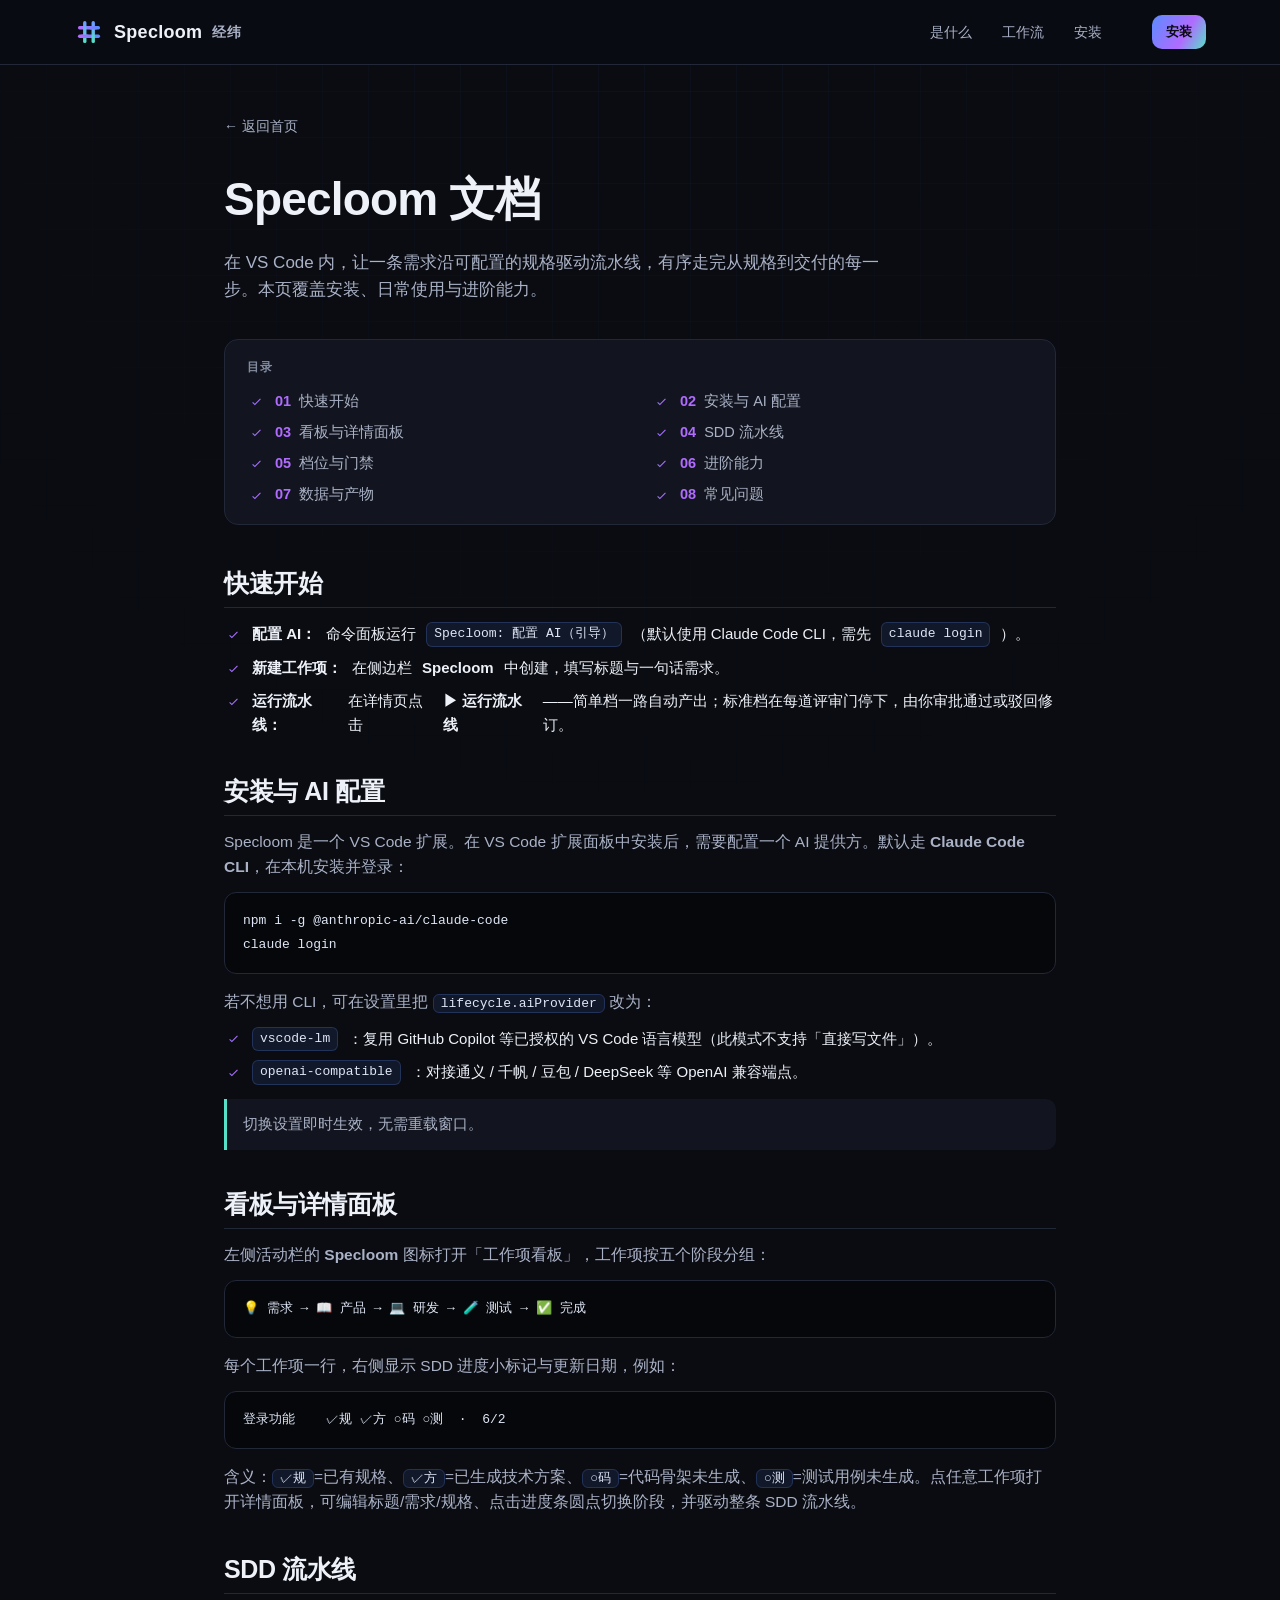
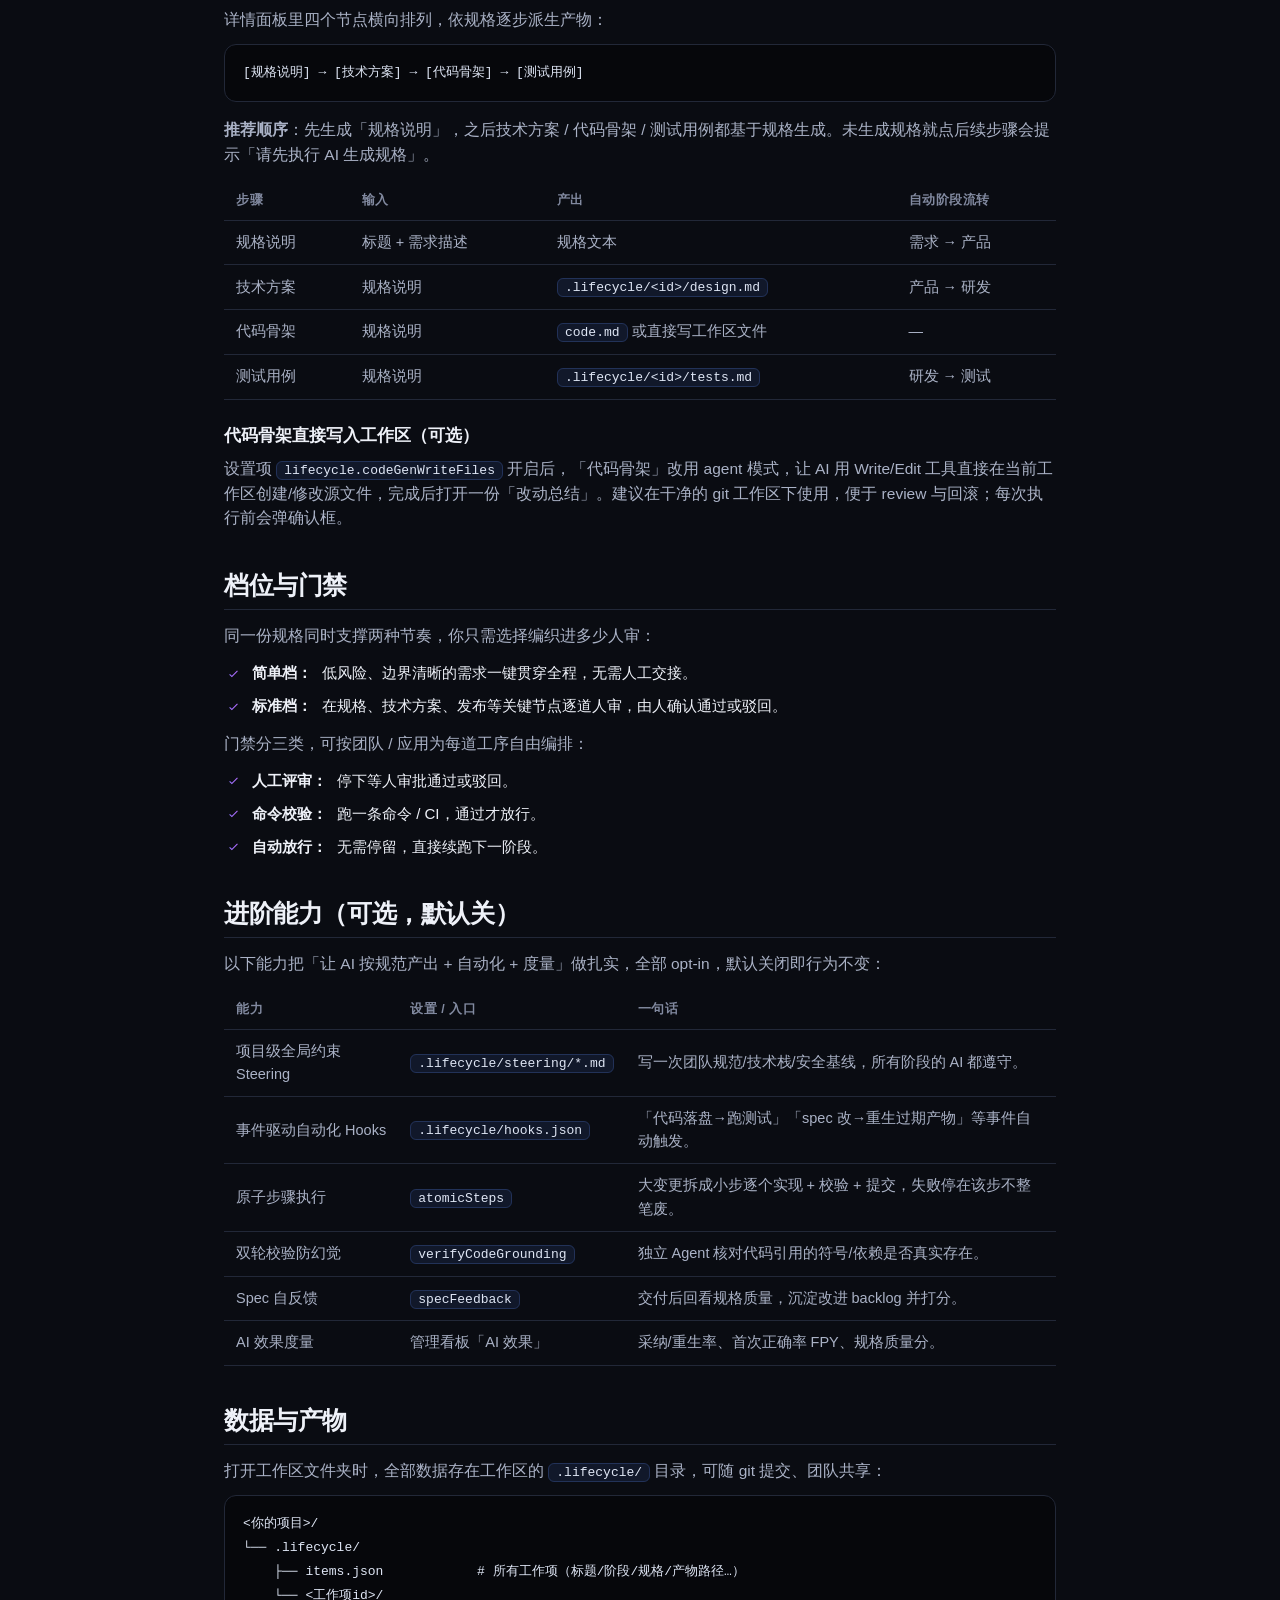
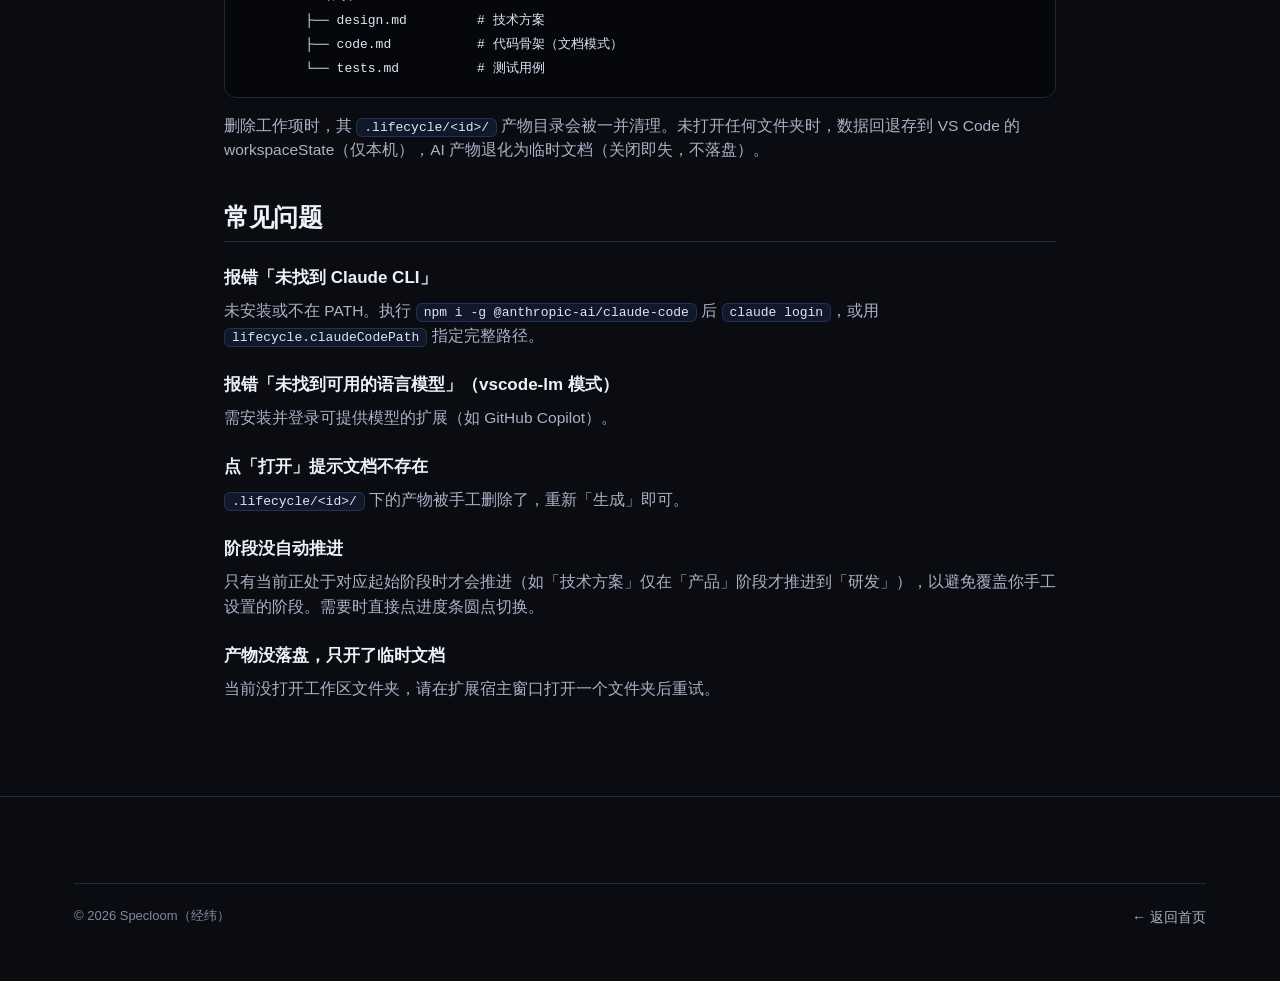
==== commit 24242198: "feat(brand): 新 Logo——经纬交织标 + favicon + 社交分享图 - 设计交织平纹「经纬」标记：经线(蓝→青)竖向、纬线(紫→蓝)横向，过/下交叠成织纹 - 修复原品牌标隐患：" ====
--- a/guide.html
+++ b/guide.html
@@ -7,7 +7,7 @@
         content="default-src 'self'; img-src 'self' data:; style-src 'self' 'unsafe-inline'; script-src 'self'; base-uri 'none'; form-action 'none'" />
   <title>Specloom 文档 · 快速上手与功能说明</title>
   <meta name="description" content="Specloom 使用文档：在 VS Code 内把需求沿规格驱动流水线推进——安装与 AI 配置、看板与详情面板、SDD 流水线、档位与门禁、进阶能力、数据存储与常见问题。" />
-  <link rel="icon" href="data:image/svg+xml,%3Csvg xmlns='http://www.w3.org/2000/svg' viewBox='0 0 32 32'%3E%3Crect width='32' height='32' rx='7' fill='%230a0c12'/%3E%3Cg stroke='%235b8cff' stroke-width='2.4' stroke-linecap='round'%3E%3Cpath d='M9 7v18M16 7v18M23 7v18'/%3E%3C/g%3E%3Cg stroke='%2356e0c8' stroke-width='2.4' stroke-linecap='round'%3E%3Cpath d='M7 11h18M7 16h18M7 21h18'/%3E%3C/g%3E%3C/svg%3E" />
+  <link rel="icon" href="favicon.svg" type="image/svg+xml" />
   <meta name="theme-color" content="#0a0c12" />
   <link rel="stylesheet" href="styles.css" />
 </head>
@@ -18,13 +18,13 @@
       <a class="brand" href="index.html" aria-label="Specloom">
         <svg class="mark" viewBox="0 0 32 32" aria-hidden="true" focusable="false">
           <defs>
-            <linearGradient id="brandGrad" x1="0" y1="0" x2="1" y2="1">
-              <stop offset="0" stop-color="#5b8cff" /><stop offset="0.6" stop-color="#b06bff" /><stop offset="1" stop-color="#56e0c8" />
-            </linearGradient>
+            <linearGradient id="gWarp" gradientUnits="userSpaceOnUse" x1="0" y1="6" x2="0" y2="26"><stop offset="0" stop-color="#6d9bff" /><stop offset="1" stop-color="#56e0c8" /></linearGradient>
+            <linearGradient id="gWeft" gradientUnits="userSpaceOnUse" x1="6" y1="0" x2="26" y2="0"><stop offset="0" stop-color="#b06bff" /><stop offset="1" stop-color="#5b8cff" /></linearGradient>
           </defs>
-          <g stroke="url(#brandGrad)" stroke-width="2.2" stroke-linecap="round">
-            <line x1="8" y1="3" x2="8" y2="29" /><line x1="16" y1="3" x2="16" y2="29" /><line x1="24" y1="3" x2="24" y2="29" />
-            <line x1="3" y1="10" x2="29" y2="10" /><line x1="3" y1="16" x2="29" y2="16" /><line x1="3" y1="22" x2="29" y2="22" />
+          <g fill="none" stroke-width="3.6" stroke-linecap="round">
+            <g stroke="url(#gWeft)"><line x1="6" y1="11.5" x2="26" y2="11.5" /><line x1="6" y1="20.5" x2="26" y2="20.5" /></g>
+            <g stroke="url(#gWarp)"><line x1="11.5" y1="6" x2="11.5" y2="26" /><line x1="20.5" y1="6" x2="20.5" y2="26" /></g>
+            <g stroke="url(#gWeft)"><line x1="17.5" y1="11.5" x2="23.5" y2="11.5" /><line x1="8.5" y1="20.5" x2="14.5" y2="20.5" /></g>
           </g>
         </svg>
         <span>Specloom</span><span class="zh">经纬</span>
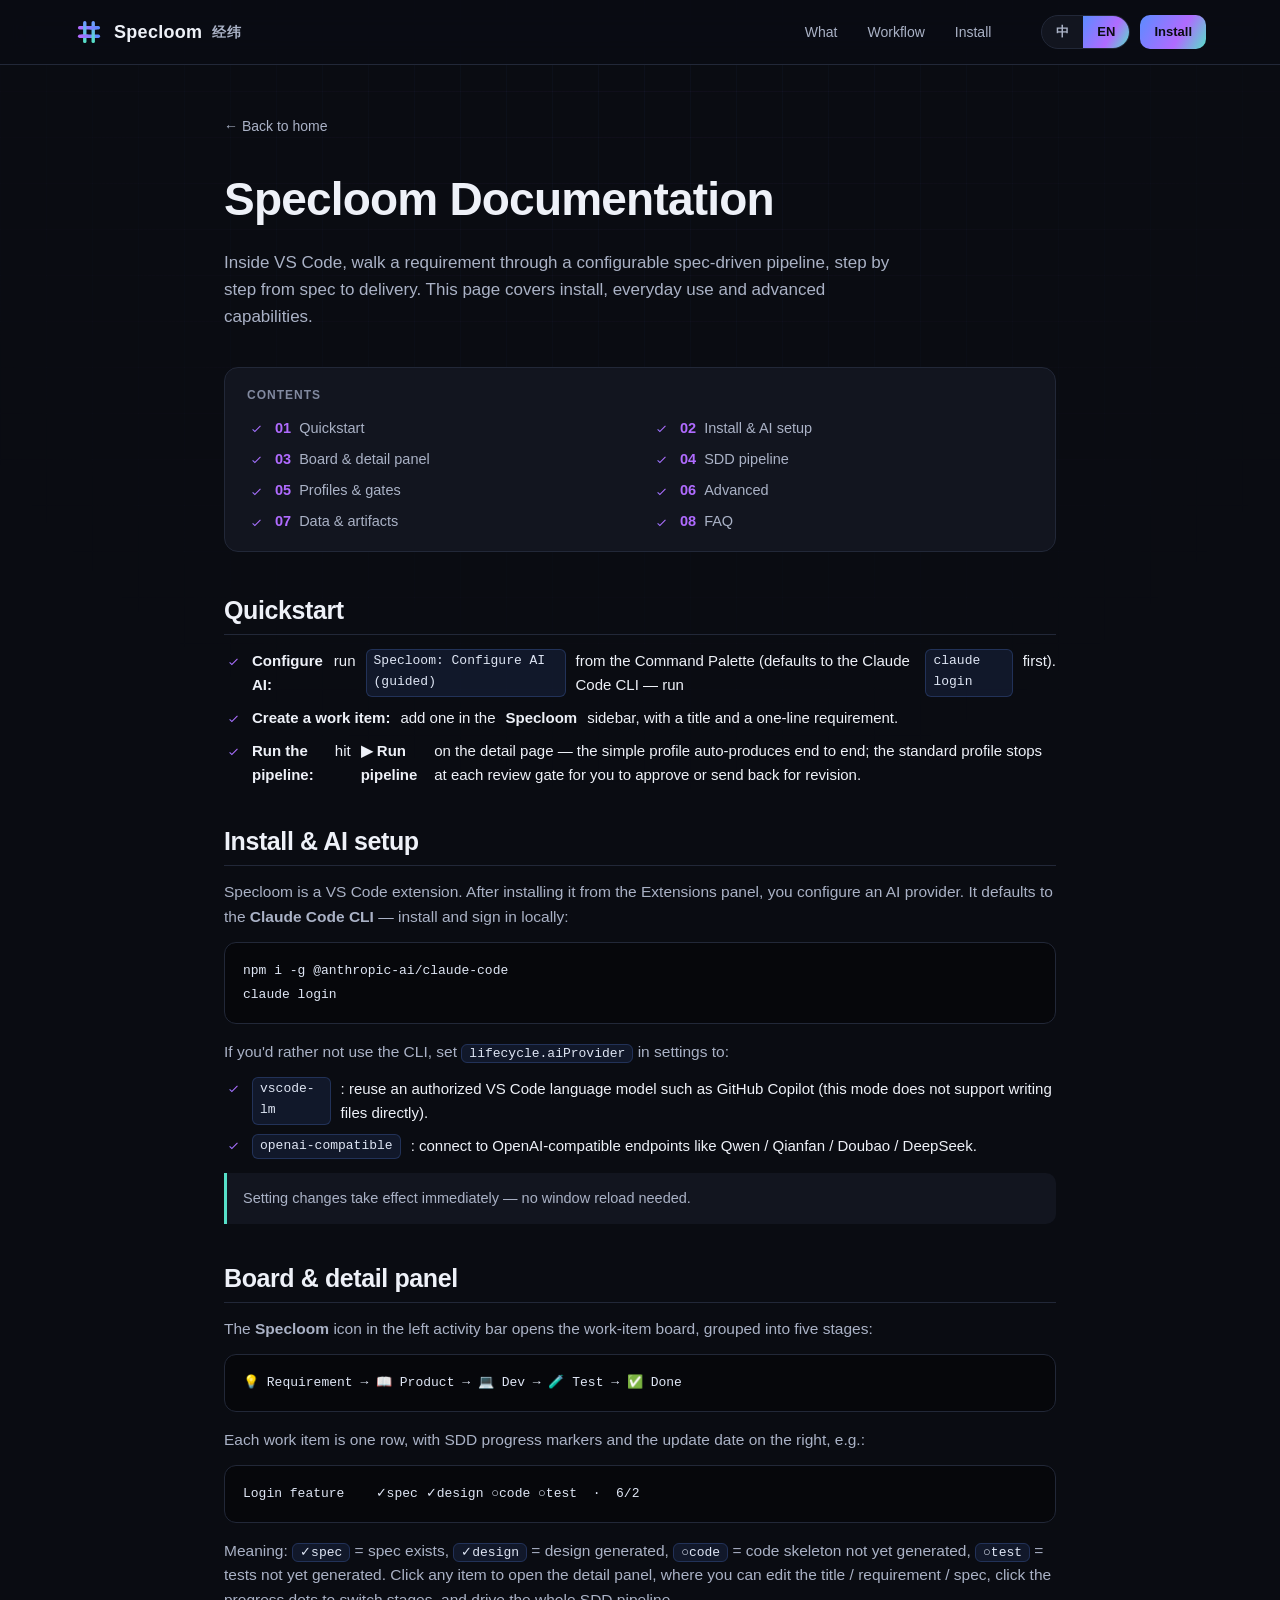
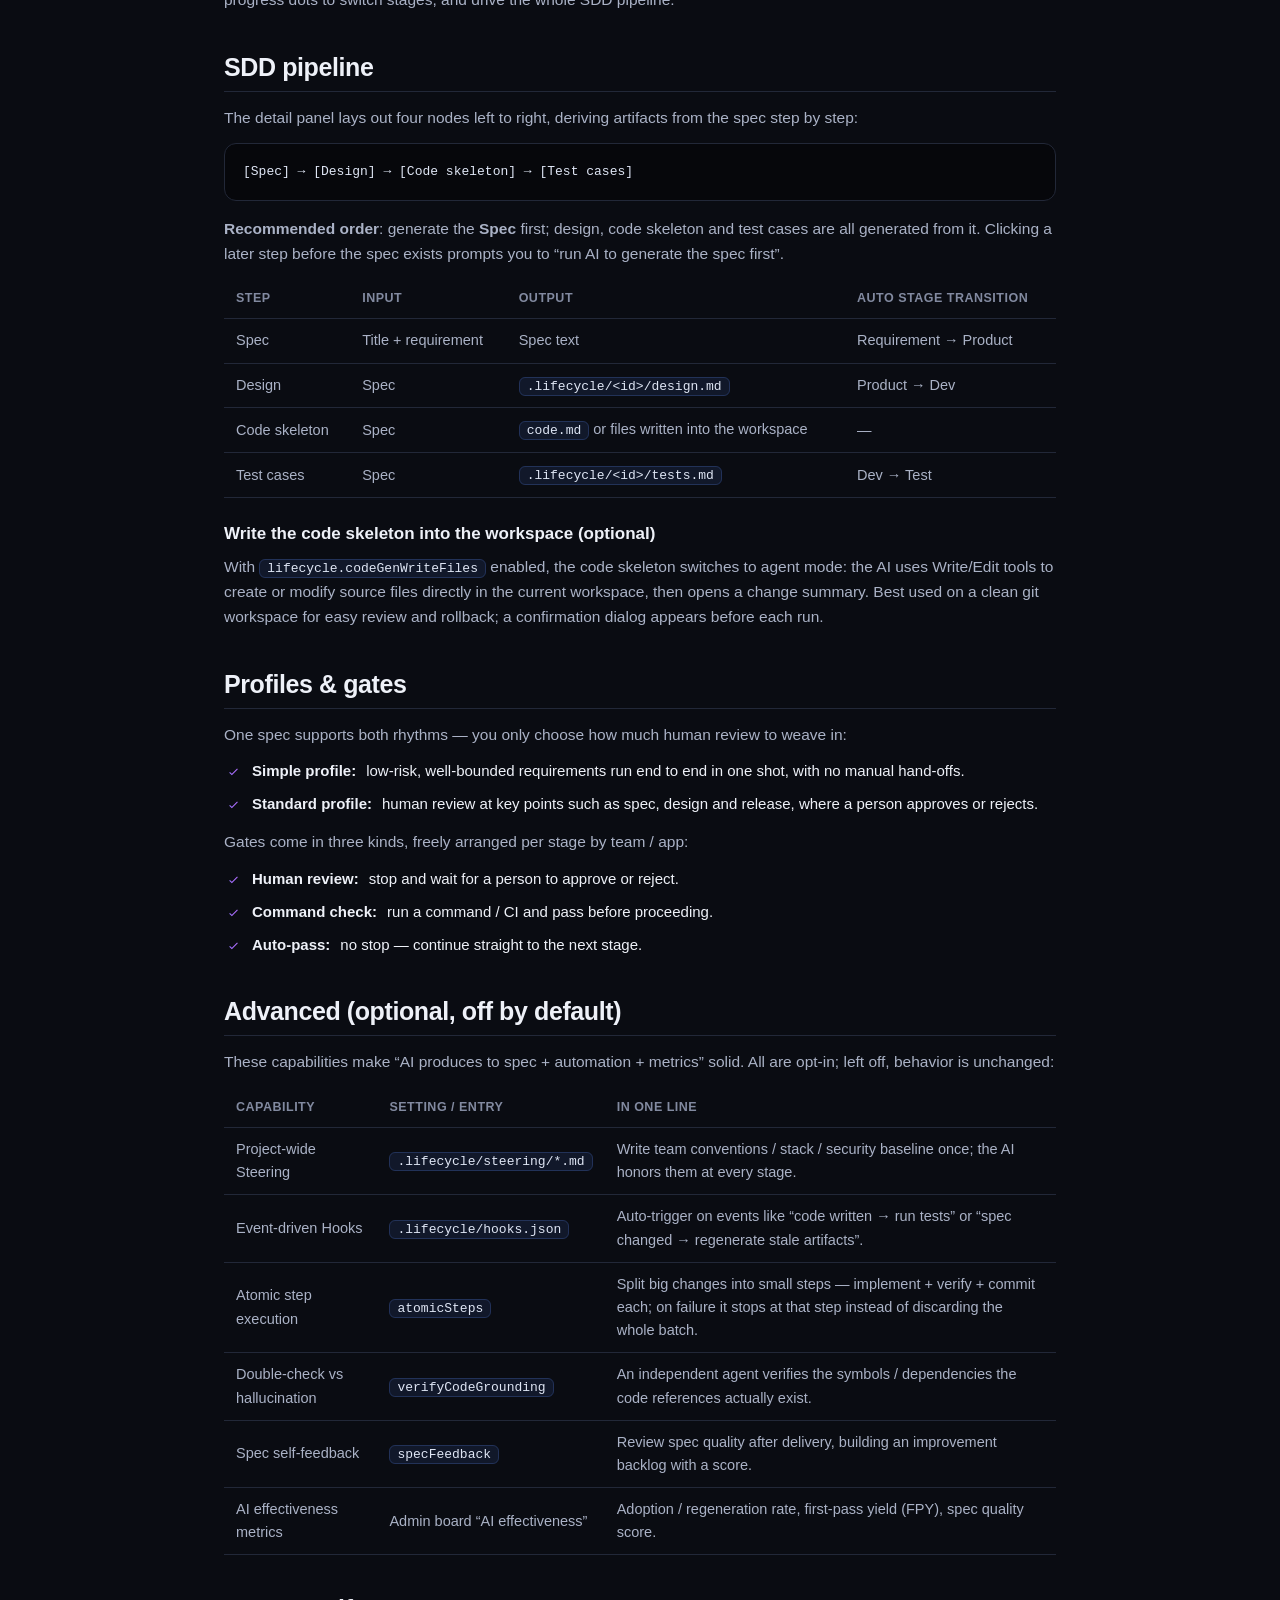
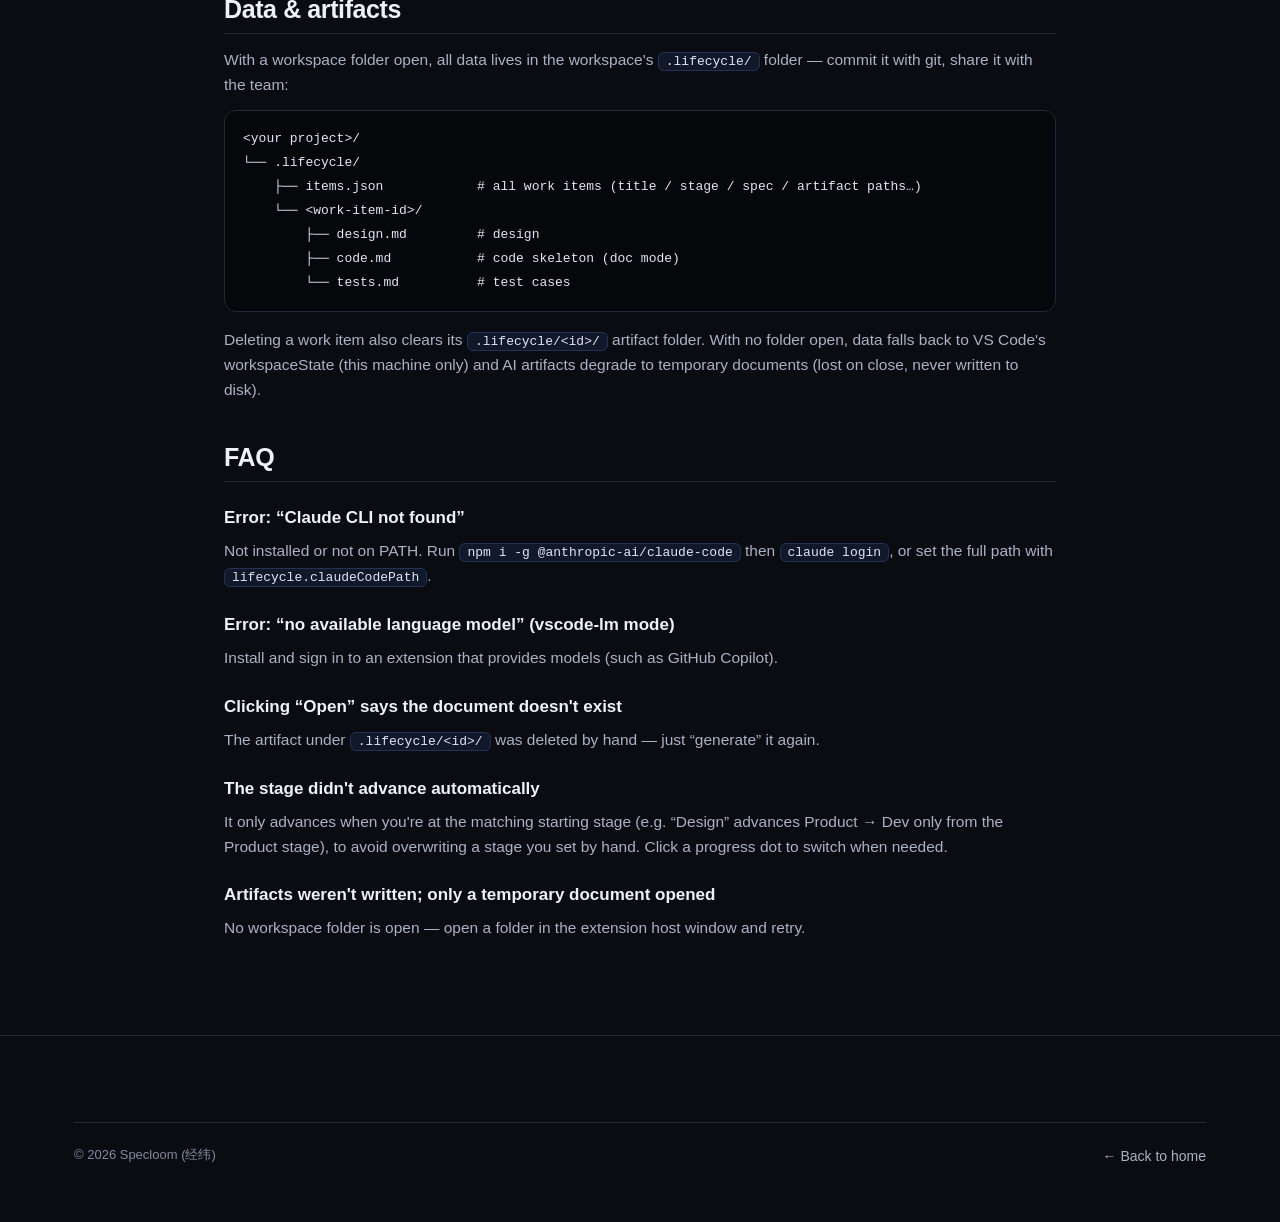
==== commit 77b8e55e: "feat(i18n): 文档页双语化 + 站点默认英文，附性能/SEO/可访问性优化 - 文档页 guide.html 接入 data-i18n 双语字典 + 新增 guide.js，与首页共享语言偏" ====
--- a/guide.html
+++ b/guide.html
@@ -9,7 +9,7 @@
   <meta name="description" content="Specloom 使用文档：在 VS Code 内把需求沿规格驱动流水线推进——安装与 AI 配置、看板与详情面板、SDD 流水线、档位与门禁、进阶能力、数据存储与常见问题。" />
   <link rel="icon" href="favicon.svg" type="image/svg+xml" />
   <meta name="theme-color" content="#0a0c12" />
-  <link rel="stylesheet" href="styles.css" />
+  <link rel="stylesheet" href="styles.css?v=20260612d" />
 </head>
 <body>
   <!-- ============ NAV ============ -->
@@ -30,152 +30,164 @@
         <span>Specloom</span><span class="zh">经纬</span>
       </a>
       <nav class="nav-links" aria-label="Primary">
-        <a href="index.html#what">是什么</a>
-        <a href="index.html#how">工作流</a>
-        <a href="index.html#install">安装</a>
+        <a href="index.html#what" data-i18n="nav.what">是什么</a>
+        <a href="index.html#how" data-i18n="nav.how">工作流</a>
+        <a href="index.html#install" data-i18n="nav.install">安装</a>
       </nav>
       <div class="nav-tools">
-        <a class="btn btn-primary btn-sm nav-cta" href="index.html#install">安装</a>
+        <div class="lang-switch" role="group" data-i18n-attr="aria-label:lang.label" aria-label="语言">
+          <button type="button" data-lang="zh" data-i18n="lang.zh"
+                  data-i18n-attr="aria-label:lang.zhAria" aria-pressed="true">中</button>
+          <button type="button" data-lang="en" data-i18n="lang.en"
+                  data-i18n-attr="aria-label:lang.enAria" aria-pressed="false">EN</button>
+        </div>
+        <a class="btn btn-primary btn-sm nav-cta" href="index.html#install" data-i18n="nav.install">安装</a>
       </div>
     </div>
   </header>
 
   <main class="doc">
     <div class="doc-wrap">
-      <a class="doc-back" href="index.html">← 返回首页</a>
-      <h1>Specloom 文档</h1>
-      <p class="doc-sub">在 VS Code 内，让一条需求沿可配置的规格驱动流水线，有序走完从规格到交付的每一步。本页覆盖安装、日常使用与进阶能力。</p>
+      <a class="doc-back" href="index.html" data-i18n="guide.back">← 返回首页</a>
+      <h1 data-i18n="guide.title">Specloom 文档</h1>
+      <p class="doc-sub" data-i18n="guide.sub">在 VS Code 内，让一条需求沿可配置的规格驱动流水线，有序走完从规格到交付的每一步。本页覆盖安装、日常使用与进阶能力。</p>
 
-      <nav class="doc-toc" aria-label="目录">
-        <h4>目录</h4>
+      <nav class="doc-toc" data-i18n-attr="aria-label:guide.tocLabel" aria-label="目录">
+        <h4 data-i18n="guide.tocLabel">目录</h4>
         <ol>
-          <li><a href="#quickstart">快速开始</a></li>
-          <li><a href="#install">安装与 AI 配置</a></li>
-          <li><a href="#board">看板与详情面板</a></li>
-          <li><a href="#sdd">SDD 流水线</a></li>
-          <li><a href="#gates">档位与门禁</a></li>
-          <li><a href="#advanced">进阶能力</a></li>
-          <li><a href="#data">数据与产物</a></li>
-          <li><a href="#faq">常见问题</a></li>
+          <li><a href="#quickstart" data-i18n="guide.toc.quickstart">快速开始</a></li>
+          <li><a href="#install" data-i18n="guide.toc.install">安装与 AI 配置</a></li>
+          <li><a href="#board" data-i18n="guide.toc.board">看板与详情面板</a></li>
+          <li><a href="#sdd" data-i18n="guide.toc.sdd">SDD 流水线</a></li>
+          <li><a href="#gates" data-i18n="guide.toc.gates">档位与门禁</a></li>
+          <li><a href="#advanced" data-i18n="guide.toc.advanced">进阶能力</a></li>
+          <li><a href="#data" data-i18n="guide.toc.data">数据与产物</a></li>
+          <li><a href="#faq" data-i18n="guide.toc.faq">常见问题</a></li>
         </ol>
       </nav>
 
       <section id="quickstart">
-        <h2>快速开始</h2>
+        <h2 data-i18n="guide.quickstart.h">快速开始</h2>
         <ol class="steps-ol">
-          <li><b>配置 AI：</b>命令面板运行 <code>Specloom: 配置 AI（引导）</code>（默认使用 Claude Code CLI，需先 <code>claude login</code>）。</li>
-          <li><b>新建工作项：</b>在侧边栏 <b>Specloom</b> 中创建，填写标题与一句话需求。</li>
-          <li><b>运行流水线：</b>在详情页点击 <b>▶ 运行流水线</b>——简单档一路自动产出；标准档在每道评审门停下，由你审批通过或驳回修订。</li>
+          <li data-i18n-html="guide.quickstart.s1"><b>配置 AI：</b>命令面板运行 <code>Specloom: 配置 AI（引导）</code>（默认使用 Claude Code CLI，需先 <code>claude login</code>）。</li>
+          <li data-i18n-html="guide.quickstart.s2"><b>新建工作项：</b>在侧边栏 <b>Specloom</b> 中创建，填写标题与一句话需求。</li>
+          <li data-i18n-html="guide.quickstart.s3"><b>运行流水线：</b>在详情页点击 <b>▶ 运行流水线</b>——简单档一路自动产出；标准档在每道评审门停下，由你审批通过或驳回修订。</li>
         </ol>
       </section>
 
       <section id="install">
-        <h2>安装与 AI 配置</h2>
-        <p>Specloom 是一个 VS Code 扩展。在 VS Code 扩展面板中安装后，需要配置一个 AI 提供方。默认走 <b>Claude Code CLI</b>，在本机安装并登录：</p>
-        <pre><code>npm i -g @anthropic-ai/claude-code
+        <h2 data-i18n="guide.install.h">安装与 AI 配置</h2>
+        <p data-i18n-html="guide.install.p1">Specloom 是一个 VS Code 扩展。在 VS Code 扩展面板中安装后，需要配置一个 AI 提供方。默认走 <b>Claude Code CLI</b>，在本机安装并登录：</p>
+        <pre><code data-i18n="guide.install.code">npm i -g @anthropic-ai/claude-code
 claude login</code></pre>
-        <p>若不想用 CLI，可在设置里把 <code>lifecycle.aiProvider</code> 改为：</p>
+        <p data-i18n-html="guide.install.p2">若不想用 CLI，可在设置里把 <code>lifecycle.aiProvider</code> 改为：</p>
         <ul>
-          <li><code>vscode-lm</code>：复用 GitHub Copilot 等已授权的 VS Code 语言模型（此模式不支持「直接写文件」）。</li>
-          <li><code>openai-compatible</code>：对接通义 / 千帆 / 豆包 / DeepSeek 等 OpenAI 兼容端点。</li>
+          <li data-i18n-html="guide.install.opt1"><code>vscode-lm</code>：复用 GitHub Copilot 等已授权的 VS Code 语言模型（此模式不支持「直接写文件」）。</li>
+          <li data-i18n-html="guide.install.opt2"><code>openai-compatible</code>：对接通义 / 千帆 / 豆包 / DeepSeek 等 OpenAI 兼容端点。</li>
         </ul>
-        <div class="note">切换设置即时生效，无需重载窗口。</div>
+        <div class="note" data-i18n="guide.install.note">切换设置即时生效，无需重载窗口。</div>
       </section>
 
       <section id="board">
-        <h2>看板与详情面板</h2>
-        <p>左侧活动栏的 <b>Specloom</b> 图标打开「工作项看板」，工作项按五个阶段分组：</p>
-        <pre><code>💡 需求 → 📖 产品 → 💻 研发 → 🧪 测试 → ✅ 完成</code></pre>
-        <p>每个工作项一行，右侧显示 SDD 进度小标记与更新日期，例如：</p>
-        <pre><code>登录功能    ✓规 ✓方 ○码 ○测  ·  6/2</code></pre>
-        <p>含义：<code>✓规</code>=已有规格、<code>✓方</code>=已生成技术方案、<code>○码</code>=代码骨架未生成、<code>○测</code>=测试用例未生成。点任意工作项打开详情面板，可编辑标题/需求/规格、点击进度条圆点切换阶段，并驱动整条 SDD 流水线。</p>
+        <h2 data-i18n="guide.board.h">看板与详情面板</h2>
+        <p data-i18n-html="guide.board.p1">左侧活动栏的 <b>Specloom</b> 图标打开「工作项看板」，工作项按五个阶段分组：</p>
+        <pre><code data-i18n="guide.board.code1">💡 需求 → 📖 产品 → 💻 研发 → 🧪 测试 → ✅ 完成</code></pre>
+        <p data-i18n="guide.board.p2">每个工作项一行，右侧显示 SDD 进度小标记与更新日期，例如：</p>
+        <pre><code data-i18n="guide.board.code2">登录功能    ✓规 ✓方 ○码 ○测  ·  6/2</code></pre>
+        <p data-i18n-html="guide.board.p3">含义：<code>✓规</code>=已有规格、<code>✓方</code>=已生成技术方案、<code>○码</code>=代码骨架未生成、<code>○测</code>=测试用例未生成。点任意工作项打开详情面板，可编辑标题/需求/规格、点击进度条圆点切换阶段，并驱动整条 SDD 流水线。</p>
       </section>
 
       <section id="sdd">
-        <h2>SDD 流水线</h2>
-        <p>详情面板里四个节点横向排列，依规格逐步派生产物：</p>
-        <pre><code>[规格说明] → [技术方案] → [代码骨架] → [测试用例]</code></pre>
-        <p><b>推荐顺序</b>：先生成「规格说明」，之后技术方案 / 代码骨架 / 测试用例都基于规格生成。未生成规格就点后续步骤会提示「请先执行 AI 生成规格」。</p>
+        <h2 data-i18n="guide.sdd.h">SDD 流水线</h2>
+        <p data-i18n="guide.sdd.p1">详情面板里四个节点横向排列，依规格逐步派生产物：</p>
+        <pre><code data-i18n="guide.sdd.code">[规格说明] → [技术方案] → [代码骨架] → [测试用例]</code></pre>
+        <p data-i18n-html="guide.sdd.p2"><b>推荐顺序</b>：先生成「规格说明」，之后技术方案 / 代码骨架 / 测试用例都基于规格生成。未生成规格就点后续步骤会提示「请先执行 AI 生成规格」。</p>
         <table>
-          <thead><tr><th>步骤</th><th>输入</th><th>产出</th><th>自动阶段流转</th></tr></thead>
+          <thead><tr><th data-i18n="guide.sdd.th.step">步骤</th><th data-i18n="guide.sdd.th.input">输入</th><th data-i18n="guide.sdd.th.output">产出</th><th data-i18n="guide.sdd.th.flow">自动阶段流转</th></tr></thead>
           <tbody>
-            <tr><td>规格说明</td><td>标题 + 需求描述</td><td>规格文本</td><td>需求 → 产品</td></tr>
-            <tr><td>技术方案</td><td>规格说明</td><td><code>.lifecycle/&lt;id&gt;/design.md</code></td><td>产品 → 研发</td></tr>
-            <tr><td>代码骨架</td><td>规格说明</td><td><code>code.md</code> 或直接写工作区文件</td><td>—</td></tr>
-            <tr><td>测试用例</td><td>规格说明</td><td><code>.lifecycle/&lt;id&gt;/tests.md</code></td><td>研发 → 测试</td></tr>
+            <tr><td data-i18n="guide.sdd.r1.step">规格说明</td><td data-i18n="guide.sdd.r1.input">标题 + 需求描述</td><td data-i18n="guide.sdd.r1.output">规格文本</td><td data-i18n="guide.sdd.r1.flow">需求 → 产品</td></tr>
+            <tr><td data-i18n="guide.sdd.r2.step">技术方案</td><td data-i18n="guide.sdd.r2.input">规格说明</td><td data-i18n-html="guide.sdd.r2.output"><code>.lifecycle/&lt;id&gt;/design.md</code></td><td data-i18n="guide.sdd.r2.flow">产品 → 研发</td></tr>
+            <tr><td data-i18n="guide.sdd.r3.step">代码骨架</td><td data-i18n="guide.sdd.r3.input">规格说明</td><td data-i18n-html="guide.sdd.r3.output"><code>code.md</code> 或直接写工作区文件</td><td data-i18n="guide.sdd.r3.flow">—</td></tr>
+            <tr><td data-i18n="guide.sdd.r4.step">测试用例</td><td data-i18n="guide.sdd.r4.input">规格说明</td><td data-i18n-html="guide.sdd.r4.output"><code>.lifecycle/&lt;id&gt;/tests.md</code></td><td data-i18n="guide.sdd.r4.flow">研发 → 测试</td></tr>
           </tbody>
         </table>
-        <h3>代码骨架直接写入工作区（可选）</h3>
-        <p>设置项 <code>lifecycle.codeGenWriteFiles</code> 开启后，「代码骨架」改用 agent 模式，让 AI 用 Write/Edit 工具直接在当前工作区创建/修改源文件，完成后打开一份「改动总结」。建议在干净的 git 工作区下使用，便于 review 与回滚；每次执行前会弹确认框。</p>
+        <h3 data-i18n="guide.sdd.h3">代码骨架直接写入工作区（可选）</h3>
+        <p data-i18n-html="guide.sdd.p3">设置项 <code>lifecycle.codeGenWriteFiles</code> 开启后，「代码骨架」改用 agent 模式，让 AI 用 Write/Edit 工具直接在当前工作区创建/修改源文件，完成后打开一份「改动总结」。建议在干净的 git 工作区下使用，便于 review 与回滚；每次执行前会弹确认框。</p>
       </section>
 
       <section id="gates">
-        <h2>档位与门禁</h2>
-        <p>同一份规格同时支撑两种节奏，你只需选择编织进多少人审：</p>
+        <h2 data-i18n="guide.gates.h">档位与门禁</h2>
+        <p data-i18n="guide.gates.p1">同一份规格同时支撑两种节奏，你只需选择编织进多少人审：</p>
         <ul>
-          <li><b>简单档：</b>低风险、边界清晰的需求一键贯穿全程，无需人工交接。</li>
-          <li><b>标准档：</b>在规格、技术方案、发布等关键节点逐道人审，由人确认通过或驳回。</li>
+          <li data-i18n-html="guide.gates.profileSimple"><b>简单档：</b>低风险、边界清晰的需求一键贯穿全程，无需人工交接。</li>
+          <li data-i18n-html="guide.gates.profileStandard"><b>标准档：</b>在规格、技术方案、发布等关键节点逐道人审，由人确认通过或驳回。</li>
         </ul>
-        <p>门禁分三类，可按团队 / 应用为每道工序自由编排：</p>
+        <p data-i18n="guide.gates.p2">门禁分三类，可按团队 / 应用为每道工序自由编排：</p>
         <ul>
-          <li><b>人工评审：</b>停下等人审批通过或驳回。</li>
-          <li><b>命令校验：</b>跑一条命令 / CI，通过才放行。</li>
-          <li><b>自动放行：</b>无需停留，直接续跑下一阶段。</li>
+          <li data-i18n-html="guide.gates.g1"><b>人工评审：</b>停下等人审批通过或驳回。</li>
+          <li data-i18n-html="guide.gates.g2"><b>命令校验：</b>跑一条命令 / CI，通过才放行。</li>
+          <li data-i18n-html="guide.gates.g3"><b>自动放行：</b>无需停留，直接续跑下一阶段。</li>
         </ul>
       </section>
 
       <section id="advanced">
-        <h2>进阶能力（可选，默认关）</h2>
-        <p>以下能力把「让 AI 按规范产出 + 自动化 + 度量」做扎实，全部 opt-in，默认关闭即行为不变：</p>
+        <h2 data-i18n="guide.advanced.h">进阶能力（可选，默认关）</h2>
+        <p data-i18n="guide.advanced.p">以下能力把「让 AI 按规范产出 + 自动化 + 度量」做扎实，全部 opt-in，默认关闭即行为不变：</p>
         <table>
-          <thead><tr><th>能力</th><th>设置 / 入口</th><th>一句话</th></tr></thead>
+          <thead><tr><th data-i18n="guide.advanced.th.cap">能力</th><th data-i18n="guide.advanced.th.entry">设置 / 入口</th><th data-i18n="guide.advanced.th.one">一句话</th></tr></thead>
           <tbody>
-            <tr><td>项目级全局约束 Steering</td><td><code>.lifecycle/steering/*.md</code></td><td>写一次团队规范/技术栈/安全基线，所有阶段的 AI 都遵守。</td></tr>
-            <tr><td>事件驱动自动化 Hooks</td><td><code>.lifecycle/hooks.json</code></td><td>「代码落盘→跑测试」「spec 改→重生过期产物」等事件自动触发。</td></tr>
-            <tr><td>原子步骤执行</td><td><code>atomicSteps</code></td><td>大变更拆成小步逐个实现 + 校验 + 提交，失败停在该步不整笔废。</td></tr>
-            <tr><td>双轮校验防幻觉</td><td><code>verifyCodeGrounding</code></td><td>独立 Agent 核对代码引用的符号/依赖是否真实存在。</td></tr>
-            <tr><td>Spec 自反馈</td><td><code>specFeedback</code></td><td>交付后回看规格质量，沉淀改进 backlog 并打分。</td></tr>
-            <tr><td>AI 效果度量</td><td>管理看板「AI 效果」</td><td>采纳/重生率、首次正确率 FPY、规格质量分。</td></tr>
+            <tr><td data-i18n="guide.advanced.a1.cap">项目级全局约束 Steering</td><td data-i18n-html="guide.advanced.a1.entry"><code>.lifecycle/steering/*.md</code></td><td data-i18n="guide.advanced.a1.one">写一次团队规范/技术栈/安全基线，所有阶段的 AI 都遵守。</td></tr>
+            <tr><td data-i18n="guide.advanced.a2.cap">事件驱动自动化 Hooks</td><td data-i18n-html="guide.advanced.a2.entry"><code>.lifecycle/hooks.json</code></td><td data-i18n="guide.advanced.a2.one">「代码落盘→跑测试」「spec 改→重生过期产物」等事件自动触发。</td></tr>
+            <tr><td data-i18n="guide.advanced.a3.cap">原子步骤执行</td><td data-i18n-html="guide.advanced.a3.entry"><code>atomicSteps</code></td><td data-i18n="guide.advanced.a3.one">大变更拆成小步逐个实现 + 校验 + 提交，失败停在该步不整笔废。</td></tr>
+            <tr><td data-i18n="guide.advanced.a4.cap">双轮校验防幻觉</td><td data-i18n-html="guide.advanced.a4.entry"><code>verifyCodeGrounding</code></td><td data-i18n="guide.advanced.a4.one">独立 Agent 核对代码引用的符号/依赖是否真实存在。</td></tr>
+            <tr><td data-i18n="guide.advanced.a5.cap">Spec 自反馈</td><td data-i18n-html="guide.advanced.a5.entry"><code>specFeedback</code></td><td data-i18n="guide.advanced.a5.one">交付后回看规格质量，沉淀改进 backlog 并打分。</td></tr>
+            <tr><td data-i18n="guide.advanced.a6.cap">AI 效果度量</td><td data-i18n="guide.advanced.a6.entry">管理看板「AI 效果」</td><td data-i18n="guide.advanced.a6.one">采纳/重生率、首次正确率 FPY、规格质量分。</td></tr>
           </tbody>
         </table>
       </section>
 
       <section id="data">
-        <h2>数据与产物</h2>
-        <p>打开工作区文件夹时，全部数据存在工作区的 <code>.lifecycle/</code> 目录，可随 git 提交、团队共享：</p>
-        <pre><code>&lt;你的项目&gt;/
+        <h2 data-i18n="guide.data.h">数据与产物</h2>
+        <p data-i18n-html="guide.data.p1">打开工作区文件夹时，全部数据存在工作区的 <code>.lifecycle/</code> 目录，可随 git 提交、团队共享：</p>
+        <pre><code data-i18n="guide.data.tree">&lt;你的项目&gt;/
 └── .lifecycle/
     ├── items.json            # 所有工作项（标题/阶段/规格/产物路径…）
     └── &lt;工作项id&gt;/
         ├── design.md         # 技术方案
         ├── code.md           # 代码骨架（文档模式）
         └── tests.md          # 测试用例</code></pre>
-        <p>删除工作项时，其 <code>.lifecycle/&lt;id&gt;/</code> 产物目录会被一并清理。未打开任何文件夹时，数据回退存到 VS Code 的 workspaceState（仅本机），AI 产物退化为临时文档（关闭即失，不落盘）。</p>
+        <p data-i18n-html="guide.data.p2">删除工作项时，其 <code>.lifecycle/&lt;id&gt;/</code> 产物目录会被一并清理。未打开任何文件夹时，数据回退存到 VS Code 的 workspaceState（仅本机），AI 产物退化为临时文档（关闭即失，不落盘）。</p>
       </section>
 
       <section id="faq">
-        <h2>常见问题</h2>
-        <h3>报错「未找到 Claude CLI」</h3>
-        <p>未安装或不在 PATH。执行 <code>npm i -g @anthropic-ai/claude-code</code> 后 <code>claude login</code>，或用 <code>lifecycle.claudeCodePath</code> 指定完整路径。</p>
-        <h3>报错「未找到可用的语言模型」（vscode-lm 模式）</h3>
-        <p>需安装并登录可提供模型的扩展（如 GitHub Copilot）。</p>
-        <h3>点「打开」提示文档不存在</h3>
-        <p><code>.lifecycle/&lt;id&gt;/</code> 下的产物被手工删除了，重新「生成」即可。</p>
-        <h3>阶段没自动推进</h3>
-        <p>只有当前正处于对应起始阶段时才会推进（如「技术方案」仅在「产品」阶段才推进到「研发」），以避免覆盖你手工设置的阶段。需要时直接点进度条圆点切换。</p>
-        <h3>产物没落盘，只开了临时文档</h3>
-        <p>当前没打开工作区文件夹，请在扩展宿主窗口打开一个文件夹后重试。</p>
+        <h2 data-i18n="guide.faq.h">常见问题</h2>
+        <h3 data-i18n="guide.faq.q1">报错「未找到 Claude CLI」</h3>
+        <p data-i18n-html="guide.faq.a1">未安装或不在 PATH。执行 <code>npm i -g @anthropic-ai/claude-code</code> 后 <code>claude login</code>，或用 <code>lifecycle.claudeCodePath</code> 指定完整路径。</p>
+        <h3 data-i18n="guide.faq.q2">报错「未找到可用的语言模型」（vscode-lm 模式）</h3>
+        <p data-i18n="guide.faq.a2">需安装并登录可提供模型的扩展（如 GitHub Copilot）。</p>
+        <h3 data-i18n="guide.faq.q3">点「打开」提示文档不存在</h3>
+        <p data-i18n-html="guide.faq.a3"><code>.lifecycle/&lt;id&gt;/</code> 下的产物被手工删除了，重新「生成」即可。</p>
+        <h3 data-i18n="guide.faq.q4">阶段没自动推进</h3>
+        <p data-i18n="guide.faq.a4">只有当前正处于对应起始阶段时才会推进（如「技术方案」仅在「产品」阶段才推进到「研发」），以避免覆盖你手工设置的阶段。需要时直接点进度条圆点切换。</p>
+        <h3 data-i18n="guide.faq.q5">产物没落盘，只开了临时文档</h3>
+        <p data-i18n="guide.faq.a5">当前没打开工作区文件夹，请在扩展宿主窗口打开一个文件夹后重试。</p>
       </section>
     </div>
   </main>
 
-  <footer aria-labelledby="footBrand">
+  <footer>
     <div class="wrap">
       <div class="foot-bottom">
-        <span>© 2026 Specloom（经纬）</span>
-        <a class="doc-back" href="index.html" style="margin:0">← 返回首页</a>
+        <span data-i18n="footer.copyright">© 2026 Specloom（经纬）</span>
+        <a class="doc-back" href="index.html" style="margin:0" data-i18n="guide.back">← 返回首页</a>
       </div>
     </div>
   </footer>
+
+  <!-- 顺序加载：配置 → 字典 → 文档页 i18n（非 ESM，保证 file:// 离线直接打开可用） -->
+  <script src="config.js?v=20260612d"></script>
+  <script src="i18n/zh.js?v=20260612d"></script>
+  <script src="i18n/en.js?v=20260612d"></script>
+  <script src="guide.js?v=20260612d"></script>
 </body>
 </html>
--- a/styles.css
+++ b/styles.css
@@ -361,8 +361,97 @@
   .doc-toc ol{grid-template-columns:1fr}
 }
 
-/* 尊重「减少动态效果」偏好 */
+/* ---------- FLOW MAP：从需求到交付（3D 动态，零依赖）---------- */
+.flowmap-wrap{overflow:hidden;display:flex;justify-content:center;height:620px;margin-top:10px}
+.flowmap{position:relative;width:1180px;height:620px;flex:0 0 auto;transform-origin:top center;color:var(--text)}
+.flowmap::before{content:"";position:absolute;inset:0;
+  background-image:linear-gradient(90deg,rgba(91,140,255,.05) 1px,transparent 1px),linear-gradient(0deg,rgba(176,107,255,.05) 1px,transparent 1px);
+  background-size:48px 48px;
+  -webkit-mask-image:radial-gradient(70% 70% at 50% 45%,#000,transparent 80%);mask-image:radial-gradient(70% 70% at 50% 45%,#000,transparent 80%)}
+
+.flowmap .node{position:absolute;display:flex;align-items:center;justify-content:center;gap:7px;
+  border:1.5px solid var(--line);border-radius:13px;background:linear-gradient(180deg,#12151f,#0e111a);
+  color:var(--muted);font-size:15px;font-weight:600;box-shadow:0 6px 20px rgba(0,0,0,.35)}
+.flowmap .req{width:130px;height:52px;animation:fm-float 5s ease-in-out infinite}
+.flowmap .req .rdot{width:7px;height:7px;border-radius:50%;background:var(--muted-2);flex:0 0 auto}
+.flowmap .asset{width:116px;height:66px;flex-direction:column;gap:2px;border-color:#33405e;color:var(--text)}
+.flowmap .asset .x{font-size:12px;color:var(--muted-2);font-weight:600}
+.flowmap .asset .nm{font-size:15px;font-weight:700}
+.flowmap .asset .tick{position:absolute;top:8px;right:9px;width:14px;height:14px;border-radius:50%;background:var(--grad);
+  -webkit-mask:url("data:image/svg+xml,%3Csvg xmlns='http://www.w3.org/2000/svg' viewBox='0 0 24 24'%3E%3Cpath fill='black' d='M9 16.2l-3.5-3.5-1.4 1.4L9 19 20 8l-1.4-1.4z'/%3E%3C/svg%3E") center/12px no-repeat;
+  mask:url("data:image/svg+xml,%3Csvg xmlns='http://www.w3.org/2000/svg' viewBox='0 0 24 24'%3E%3Cpath fill='black' d='M9 16.2l-3.5-3.5-1.4 1.4L9 19 20 8l-1.4-1.4z'/%3E%3C/svg%3E") center/12px no-repeat}
+.flowmap #r1{left:40px;top:96px;animation-delay:0s}
+.flowmap #r2{left:188px;top:150px;animation-delay:.6s}
+.flowmap #r3{left:40px;top:226px;animation-delay:1.1s}
+.flowmap #r4{left:188px;top:288px;animation-delay:1.6s}
+.flowmap #r5{left:40px;top:356px;animation-delay:2.1s}
+.flowmap #a1{left:880px;top:150px}.flowmap #a2{left:1014px;top:150px}
+.flowmap #a3{left:880px;top:252px}.flowmap #a4{left:1014px;top:252px}
+.flowmap #a5{left:880px;top:354px}.flowmap #a6{left:1014px;top:354px}
+
+.flowmap .lbl{position:absolute;font-size:13px;font-weight:800;letter-spacing:2px;text-transform:uppercase;color:var(--muted-2)}
+.flowmap #lL{left:40px;top:452px}
+.flowmap #lR{left:880px;top:452px;color:var(--muted)}
+.flowmap #lC{left:0;right:0;top:512px;text-align:center;letter-spacing:1px}
+.flowmap #lC b{background:var(--grad);-webkit-background-clip:text;background-clip:text;color:transparent;font-size:20px;letter-spacing:0}
+.flowmap #lC span{display:block;color:var(--muted-2);font-size:13px;font-weight:600;margin-top:6px;letter-spacing:2px;text-transform:none}
+
+.flowmap .scene{position:absolute;left:455px;top:165px;width:270px;height:270px;perspective:1200px}
+.flowmap .glow{position:absolute;inset:-40px;border-radius:50%;
+  background:radial-gradient(circle,rgba(176,107,255,.16),rgba(91,140,255,.06) 45%,transparent 70%);animation:fm-pulse 5.5s ease-in-out infinite}
+.flowmap .cube,.flowmap .cube *{transform-style:preserve-3d}
+.flowmap .cube{position:absolute;left:60px;top:55px;width:150px;height:150px;animation:fm-spin 20s linear infinite}
+.flowmap .face{position:absolute;width:150px;height:150px;border:2px solid rgba(255,255,255,.6);
+  background:linear-gradient(135deg,rgba(91,140,255,.16),rgba(176,107,255,.12));
+  background-image:repeating-linear-gradient(0deg,rgba(109,155,255,.18) 0 1.5px,transparent 1.5px 22px),repeating-linear-gradient(90deg,rgba(176,107,255,.18) 0 1.5px,transparent 1.5px 22px);
+  box-shadow:inset 0 0 22px rgba(120,160,255,.08)}
+.flowmap .f-fr{transform:translateZ(75px)}.flowmap .f-bk{transform:rotateY(180deg) translateZ(75px)}
+.flowmap .f-rt{transform:rotateY(90deg) translateZ(75px)}.flowmap .f-lt{transform:rotateY(-90deg) translateZ(75px)}
+.flowmap .f-tp{transform:rotateX(90deg) translateZ(75px)}.flowmap .f-bm{transform:rotateX(-90deg) translateZ(75px)}
+/* 内核：反向自转——外笼旋转，织机始终正对观看者，焦点定在织布上 */
+.flowmap .core{position:absolute;left:25px;top:25px;width:100px;height:100px;animation:fm-spin-rev 20s linear infinite}
+.flowmap .cface{position:absolute;width:100px;height:100px;border:1px solid rgba(120,160,255,.34);background:rgba(91,140,255,.05);overflow:hidden}
+/* 内核：自动织布机（经线竖、纬线梭子穿梭、织物自下生长） */
+.flowmap .loom{position:absolute;inset:6px;overflow:hidden;background:rgba(10,16,34,.35)}
+.flowmap .loom-warp{position:absolute;inset:0;background:repeating-linear-gradient(90deg,rgba(125,168,255,.85) 0 1.6px,transparent 1.6px 10px)}
+.flowmap .loom-weave{position:absolute;left:0;right:0;bottom:0;height:8%;
+  background:linear-gradient(115deg,transparent 28%,rgba(160,220,255,.22) 50%,transparent 72%),repeating-linear-gradient(0deg,rgba(184,124,255,.72) 0 1.5px,transparent 1.5px 7px);
+  box-shadow:0 -1px 6px rgba(176,107,255,.45);animation:fm-weave 3.6s ease-in-out infinite}
+.flowmap .loom-shuttle{position:absolute;left:0;width:34%;height:3px;bottom:8%;border-radius:3px;
+  background:linear-gradient(90deg,transparent,#6df0d6 45%,#adfff0,transparent);box-shadow:0 0 10px rgba(86,224,200,.95),0 0 3px rgba(173,255,240,.9);
+  animation:fm-shuttle 1s linear infinite alternate,fm-rise 3.6s ease-in-out infinite}
+.flowmap .c-fr{transform:translateZ(50px)}.flowmap .c-bk{transform:rotateY(180deg) translateZ(50px)}
+.flowmap .c-rt{transform:rotateY(90deg) translateZ(50px)}.flowmap .c-lt{transform:rotateY(-90deg) translateZ(50px)}
+.flowmap .c-tp{transform:rotateX(90deg) translateZ(50px)}.flowmap .c-bm{transform:rotateX(-90deg) translateZ(50px)}
+
+.flowmap .wires{position:absolute;inset:0;width:1180px;height:620px;pointer-events:none}
+.flowmap .dep{stroke:var(--line);stroke-width:2;fill:none}
+.flowmap .flow{stroke-width:2.4;fill:none;stroke-linecap:round;stroke-dasharray:2 11;animation:fm-dash 1.1s linear infinite}
+.flowmap .flow.r{animation-duration:1.25s}
+
+@keyframes fm-spin{from{transform:rotateX(-26deg) rotateY(0)}to{transform:rotateX(-26deg) rotateY(360deg)}}
+@keyframes fm-spin-rev{from{transform:rotateY(0)}to{transform:rotateY(-360deg)}}
+@keyframes fm-float{0%,100%{transform:translateY(0)}50%{transform:translateY(-7px)}}
+@keyframes fm-pulse{0%,100%{opacity:.4;transform:scale(1)}50%{opacity:.62;transform:scale(1.03)}}
+@keyframes fm-dash{to{stroke-dashoffset:-26}}
+@keyframes fm-weave{0%{height:8%}86%{height:90%}100%{height:8%}}
+@keyframes fm-rise{0%{bottom:8%}86%{bottom:90%}100%{bottom:8%}}
+@keyframes fm-shuttle{0%{transform:translateX(0)}100%{transform:translateX(233%)}}
+
+/* 等比缩放以适配窄屏（不溢出） */
+@media (max-width:1220px){.flowmap{transform:scale(.92)}.flowmap-wrap{height:570px}}
+@media (max-width:1040px){.flowmap{transform:scale(.78)}.flowmap-wrap{height:484px}}
+@media (max-width:820px){.flowmap{transform:scale(.62)}.flowmap-wrap{height:384px}}
+@media (max-width:600px){.flowmap{transform:scale(.46)}.flowmap-wrap{height:285px}}
+@media (max-width:430px){.flowmap{transform:scale(.33)}.flowmap-wrap{height:205px}}
+/* 离屏暂停：flowmap 滚出视口时停掉 6 组无限动画，省移动端 GPU/电量（由 app.js 切换 .paused） */
+.flowmap.paused *{animation-play-state:paused!important}
+
+/* 尊重「减少动态效果」偏好：停所有动画 + 关过渡，并把织机定格在「已织好」状态（满幅织物），而非空架子 */
 @media (prefers-reduced-motion:reduce){
   html{scroll-behavior:auto}
   *{transition:none !important}
-}
+  .flowmap *{animation:none!important}
+  .flowmap .loom-weave{height:90%}
+  .flowmap .loom-shuttle{display:none}
+}
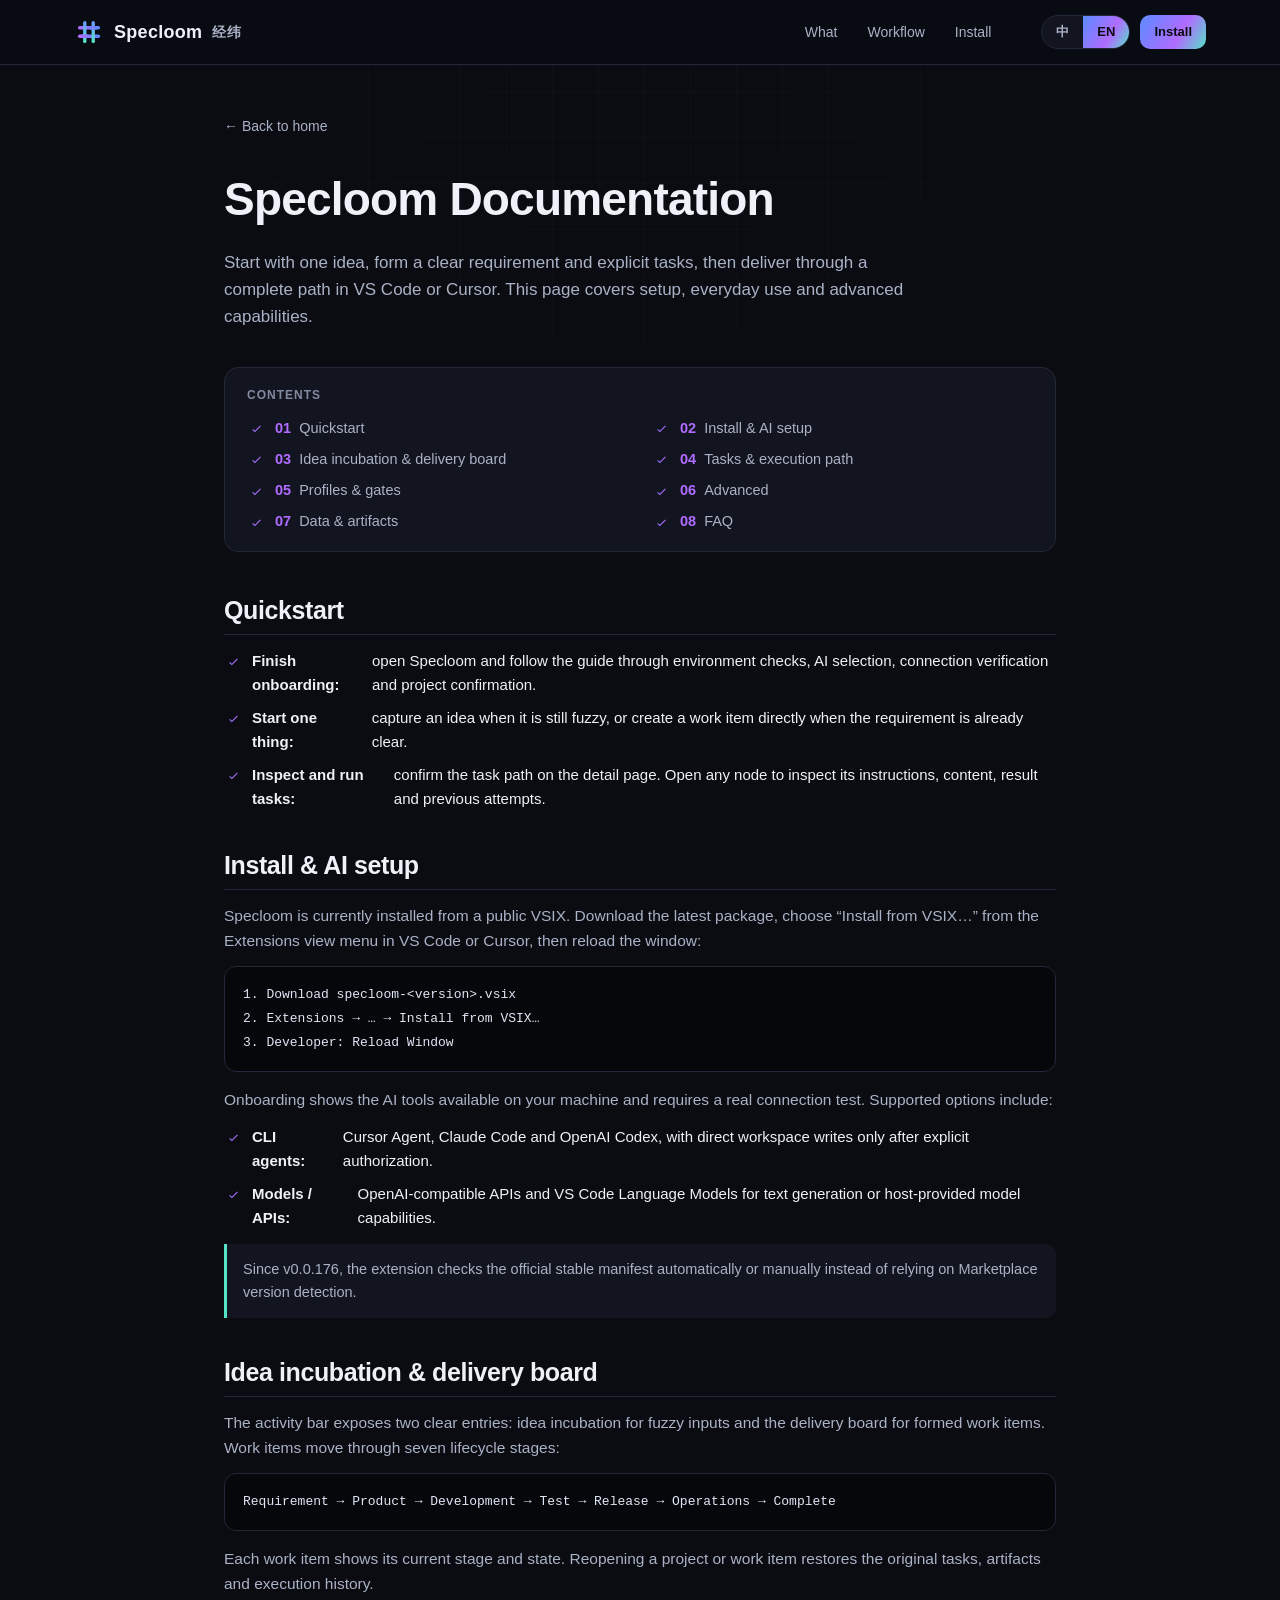
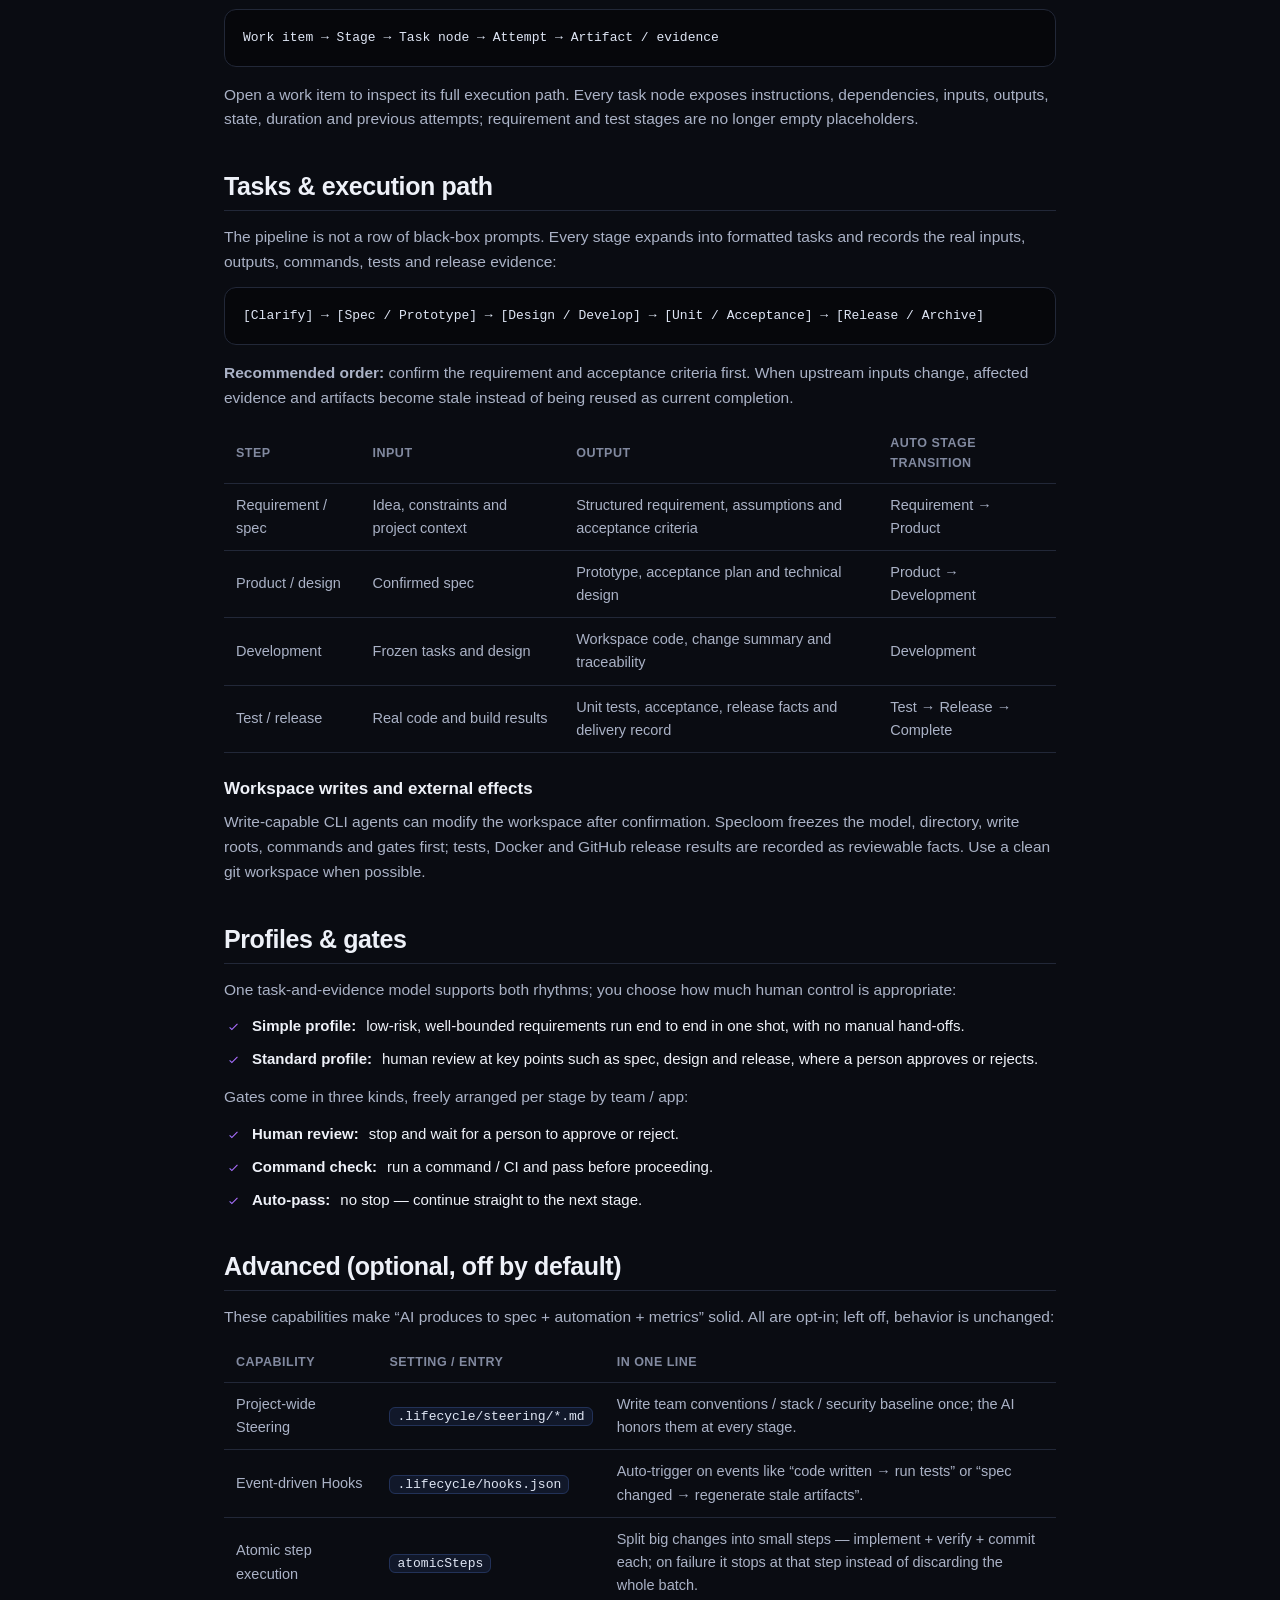
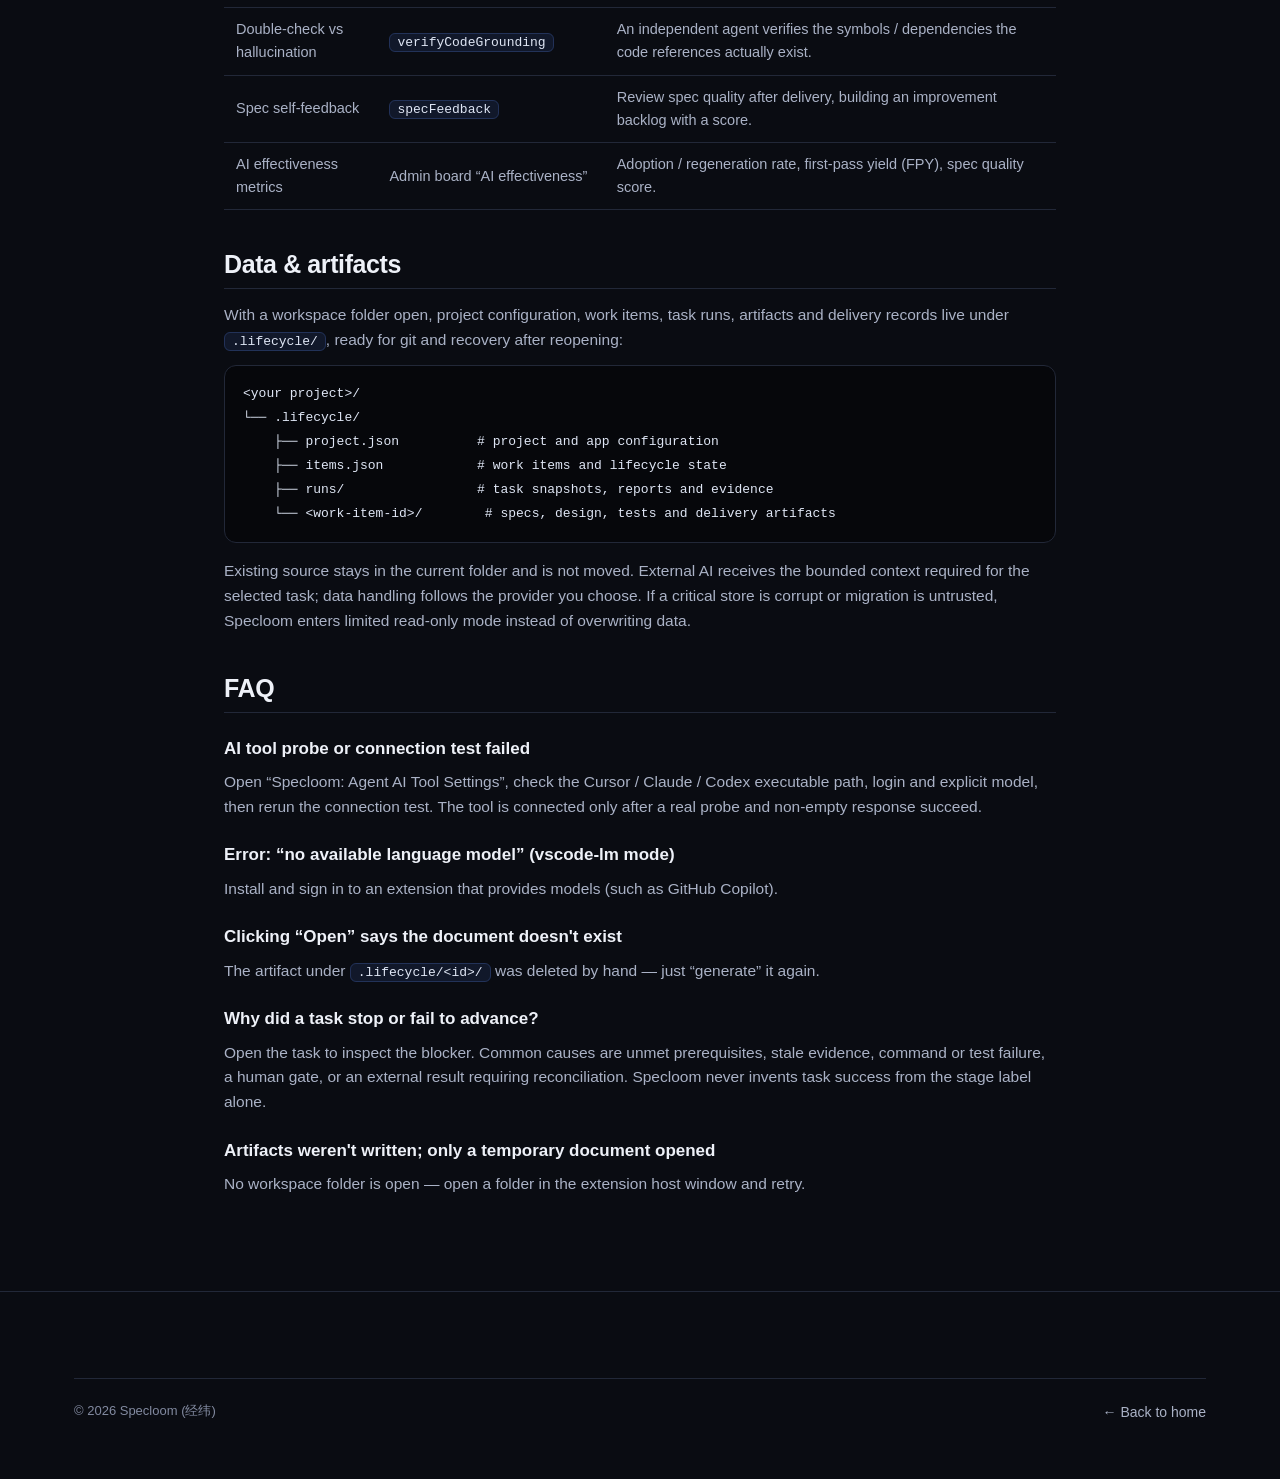
==== commit 48690ca2: "refresh public product content" ====
--- a/guide.html
+++ b/guide.html
@@ -5,11 +5,11 @@
   <meta name="viewport" content="width=device-width, initial-scale=1.0" />
   <meta http-equiv="Content-Security-Policy"
         content="default-src 'self'; img-src 'self' data:; style-src 'self' 'unsafe-inline'; script-src 'self'; base-uri 'none'; form-action 'none'" />
-  <title>Specloom 文档 · 快速上手与功能说明</title>
-  <meta name="description" content="Specloom 使用文档：在 VS Code 内把需求沿规格驱动流水线推进——安装与 AI 配置、看板与详情面板、SDD 流水线、档位与门禁、进阶能力、数据存储与常见问题。" />
+  <title>Specloom 文档 · 从想法到可信交付</title>
+  <meta name="description" content="Specloom 使用文档：VSIX 安装、首次环境检查、AI 连接、需求孵化、任务执行路径、门禁、交付记录与常见问题。" />
   <link rel="icon" href="favicon.svg" type="image/svg+xml" />
   <meta name="theme-color" content="#0a0c12" />
-  <link rel="stylesheet" href="styles.css?v=20260612d" />
+  <link rel="stylesheet" href="styles.css?v=20260715a" />
 </head>
 <body>
   <!-- ============ NAV ============ -->
@@ -50,7 +50,7 @@
     <div class="doc-wrap">
       <a class="doc-back" href="index.html" data-i18n="guide.back">← 返回首页</a>
       <h1 data-i18n="guide.title">Specloom 文档</h1>
-      <p class="doc-sub" data-i18n="guide.sub">在 VS Code 内，让一条需求沿可配置的规格驱动流水线，有序走完从规格到交付的每一步。本页覆盖安装、日常使用与进阶能力。</p>
+      <p class="doc-sub" data-i18n="guide.sub">从一句想法开始，在 VS Code / Cursor 中形成明确需求与可执行任务，并沿完整路径交付。本页覆盖安装、首次设置、日常使用与进阶能力。</p>
 
       <nav class="doc-toc" data-i18n-attr="aria-label:guide.tocLabel" aria-label="目录">
         <h4 data-i18n="guide.tocLabel">目录</h4>
@@ -69,50 +69,51 @@
       <section id="quickstart">
         <h2 data-i18n="guide.quickstart.h">快速开始</h2>
         <ol class="steps-ol">
-          <li data-i18n-html="guide.quickstart.s1"><b>配置 AI：</b>命令面板运行 <code>Specloom: 配置 AI（引导）</code>（默认使用 Claude Code CLI，需先 <code>claude login</code>）。</li>
-          <li data-i18n-html="guide.quickstart.s2"><b>新建工作项：</b>在侧边栏 <b>Specloom</b> 中创建，填写标题与一句话需求。</li>
-          <li data-i18n-html="guide.quickstart.s3"><b>运行流水线：</b>在详情页点击 <b>▶ 运行流水线</b>——简单档一路自动产出；标准档在每道评审门停下，由你审批通过或驳回修订。</li>
+          <li data-i18n-html="guide.quickstart.s1"><b>完成首次设置：</b>打开 Specloom，按向导完成环境检测、选择 AI、连接测试和项目确认。</li>
+          <li data-i18n-html="guide.quickstart.s2"><b>开始一件事：</b>只有想法就选「记录一个想法」；需求已经明确则直接创建工作项。</li>
+          <li data-i18n-html="guide.quickstart.s3"><b>查看并运行任务：</b>在详情页确认任务路径后运行。点开任一节点可查看说明、内容、执行结果和历史尝试。</li>
         </ol>
       </section>
 
       <section id="install">
         <h2 data-i18n="guide.install.h">安装与 AI 配置</h2>
-        <p data-i18n-html="guide.install.p1">Specloom 是一个 VS Code 扩展。在 VS Code 扩展面板中安装后，需要配置一个 AI 提供方。默认走 <b>Claude Code CLI</b>，在本机安装并登录：</p>
-        <pre><code data-i18n="guide.install.code">npm i -g @anthropic-ai/claude-code
-claude login</code></pre>
-        <p data-i18n-html="guide.install.p2">若不想用 CLI，可在设置里把 <code>lifecycle.aiProvider</code> 改为：</p>
+        <p data-i18n-html="guide.install.p1">Specloom 目前通过公开 VSIX 安装。下载官网最新安装包后，在 VS Code / Cursor 扩展页右上角选择「从 VSIX 安装…」，安装完成后重载窗口：</p>
+        <pre><code data-i18n="guide.install.code">1. 下载 specloom-&lt;version&gt;.vsix
+2. 扩展页 → … → 从 VSIX 安装…
+3. Developer: Reload Window</code></pre>
+        <p data-i18n-html="guide.install.p2">首次向导会展示本机可用的 AI，并要求真实连接测试。当前支持：</p>
         <ul>
-          <li data-i18n-html="guide.install.opt1"><code>vscode-lm</code>：复用 GitHub Copilot 等已授权的 VS Code 语言模型（此模式不支持「直接写文件」）。</li>
-          <li data-i18n-html="guide.install.opt2"><code>openai-compatible</code>：对接通义 / 千帆 / 豆包 / DeepSeek 等 OpenAI 兼容端点。</li>
+          <li data-i18n-html="guide.install.opt1"><b>CLI Agent：</b>Cursor Agent、Claude Code、OpenAI Codex；支持在明确授权后直接修改工作区。</li>
+          <li data-i18n-html="guide.install.opt2"><b>模型/API：</b>OpenAI 兼容 API 与 VS Code Language Model；适合文本生成或由宿主提供的模型能力。</li>
         </ul>
-        <div class="note" data-i18n="guide.install.note">切换设置即时生效，无需重载窗口。</div>
+        <div class="note" data-i18n="guide.install.note">从 v0.0.176 开始，插件通过官网 stable 清单检查更新，不依赖 Marketplace 判定版本。</div>
       </section>
 
       <section id="board">
         <h2 data-i18n="guide.board.h">看板与详情面板</h2>
-        <p data-i18n-html="guide.board.p1">左侧活动栏的 <b>Specloom</b> 图标打开「工作项看板」，工作项按五个阶段分组：</p>
-        <pre><code data-i18n="guide.board.code1">💡 需求 → 📖 产品 → 💻 研发 → 🧪 测试 → ✅ 完成</code></pre>
-        <p data-i18n="guide.board.p2">每个工作项一行，右侧显示 SDD 进度小标记与更新日期，例如：</p>
-        <pre><code data-i18n="guide.board.code2">登录功能    ✓规 ✓方 ○码 ○测  ·  6/2</code></pre>
-        <p data-i18n-html="guide.board.p3">含义：<code>✓规</code>=已有规格、<code>✓方</code>=已生成技术方案、<code>○码</code>=代码骨架未生成、<code>○测</code>=测试用例未生成。点任意工作项打开详情面板，可编辑标题/需求/规格、点击进度条圆点切换阶段，并驱动整条 SDD 流水线。</p>
+        <p data-i18n-html="guide.board.p1">左侧活动栏包含需求孵化与交付看板两个入口。工作项沿七个生命周期阶段推进：</p>
+        <pre><code data-i18n="guide.board.code1">需求 → 产品 → 研发 → 测试 → 发布 → 运维 → 完成</code></pre>
+        <p data-i18n="guide.board.p2">每个工作项显示当前阶段和状态；重新打开项目或工作项时，原来的任务、产物和执行记录会继续显示。</p>
+        <pre><code data-i18n="guide.board.code2">工作项 → 阶段 → 任务节点 → 尝试记录 → 产物 / 证据</code></pre>
+        <p data-i18n-html="guide.board.p3">点击工作项进入详情，可以查看完整执行路径。每个任务节点都包含任务说明、依赖、输入、输出、状态、耗时和历史尝试。</p>
       </section>
 
       <section id="sdd">
         <h2 data-i18n="guide.sdd.h">SDD 流水线</h2>
-        <p data-i18n="guide.sdd.p1">详情面板里四个节点横向排列，依规格逐步派生产物：</p>
-        <pre><code data-i18n="guide.sdd.code">[规格说明] → [技术方案] → [代码骨架] → [测试用例]</code></pre>
-        <p data-i18n-html="guide.sdd.p2"><b>推荐顺序</b>：先生成「规格说明」，之后技术方案 / 代码骨架 / 测试用例都基于规格生成。未生成规格就点后续步骤会提示「请先执行 AI 生成规格」。</p>
+        <p data-i18n="guide.sdd.p1">流水线不是一串黑盒提示词。每个阶段会展开为格式化任务，并记录真实输入、输出、命令、测试和发布证据：</p>
+        <pre><code data-i18n="guide.sdd.code">[需求澄清] → [规格 / 原型] → [方案 / 开发] → [单测 / 验收] → [发布 / 归档]</code></pre>
+        <p data-i18n-html="guide.sdd.p2"><b>推荐顺序</b>：先确认需求和验收标准，再执行下游任务。上游变化时，受影响的证据与产物会标记过期。</p>
         <table>
           <thead><tr><th data-i18n="guide.sdd.th.step">步骤</th><th data-i18n="guide.sdd.th.input">输入</th><th data-i18n="guide.sdd.th.output">产出</th><th data-i18n="guide.sdd.th.flow">自动阶段流转</th></tr></thead>
           <tbody>
-            <tr><td data-i18n="guide.sdd.r1.step">规格说明</td><td data-i18n="guide.sdd.r1.input">标题 + 需求描述</td><td data-i18n="guide.sdd.r1.output">规格文本</td><td data-i18n="guide.sdd.r1.flow">需求 → 产品</td></tr>
-            <tr><td data-i18n="guide.sdd.r2.step">技术方案</td><td data-i18n="guide.sdd.r2.input">规格说明</td><td data-i18n-html="guide.sdd.r2.output"><code>.lifecycle/&lt;id&gt;/design.md</code></td><td data-i18n="guide.sdd.r2.flow">产品 → 研发</td></tr>
-            <tr><td data-i18n="guide.sdd.r3.step">代码骨架</td><td data-i18n="guide.sdd.r3.input">规格说明</td><td data-i18n-html="guide.sdd.r3.output"><code>code.md</code> 或直接写工作区文件</td><td data-i18n="guide.sdd.r3.flow">—</td></tr>
-            <tr><td data-i18n="guide.sdd.r4.step">测试用例</td><td data-i18n="guide.sdd.r4.input">规格说明</td><td data-i18n-html="guide.sdd.r4.output"><code>.lifecycle/&lt;id&gt;/tests.md</code></td><td data-i18n="guide.sdd.r4.flow">研发 → 测试</td></tr>
+            <tr><td data-i18n="guide.sdd.r1.step">需求 / 规格</td><td data-i18n="guide.sdd.r1.input">想法、约束、项目上下文</td><td data-i18n="guide.sdd.r1.output">结构化需求、假设、验收标准</td><td data-i18n="guide.sdd.r1.flow">需求 → 产品</td></tr>
+            <tr><td data-i18n="guide.sdd.r2.step">产品 / 方案</td><td data-i18n="guide.sdd.r2.input">已确认规格</td><td data-i18n-html="guide.sdd.r2.output">原型、验收方案、技术设计</td><td data-i18n="guide.sdd.r2.flow">产品 → 研发</td></tr>
+            <tr><td data-i18n="guide.sdd.r3.step">开发</td><td data-i18n="guide.sdd.r3.input">冻结任务与方案</td><td data-i18n-html="guide.sdd.r3.output">工作区代码、变更摘要、追溯映射</td><td data-i18n="guide.sdd.r3.flow">研发</td></tr>
+            <tr><td data-i18n="guide.sdd.r4.step">测试 / 发布</td><td data-i18n="guide.sdd.r4.input">真实代码与构建结果</td><td data-i18n-html="guide.sdd.r4.output">单测、验收、发布事实与交付档案</td><td data-i18n="guide.sdd.r4.flow">测试 → 发布 → 完成</td></tr>
           </tbody>
         </table>
-        <h3 data-i18n="guide.sdd.h3">代码骨架直接写入工作区（可选）</h3>
-        <p data-i18n-html="guide.sdd.p3">设置项 <code>lifecycle.codeGenWriteFiles</code> 开启后，「代码骨架」改用 agent 模式，让 AI 用 Write/Edit 工具直接在当前工作区创建/修改源文件，完成后打开一份「改动总结」。建议在干净的 git 工作区下使用，便于 review 与回滚；每次执行前会弹确认框。</p>
+        <h3 data-i18n="guide.sdd.h3">写入工作区与外部副作用</h3>
+        <p data-i18n-html="guide.sdd.p3">支持写文件的 CLI Agent 可以在确认后直接修改当前工作区。执行前会冻结模型、目录、写入范围、命令和门禁；测试、Docker 或 GitHub 发布结果会记录为可复查事实。</p>
       </section>
 
       <section id="gates">
@@ -148,27 +149,26 @@
 
       <section id="data">
         <h2 data-i18n="guide.data.h">数据与产物</h2>
-        <p data-i18n-html="guide.data.p1">打开工作区文件夹时，全部数据存在工作区的 <code>.lifecycle/</code> 目录，可随 git 提交、团队共享：</p>
+        <p data-i18n-html="guide.data.p1">项目配置、工作项、任务运行、产物和交付记录保存在 <code>.lifecycle/</code>，可随 git 管理并在重开项目后恢复：</p>
         <pre><code data-i18n="guide.data.tree">&lt;你的项目&gt;/
 └── .lifecycle/
-    ├── items.json            # 所有工作项（标题/阶段/规格/产物路径…）
-    └── &lt;工作项id&gt;/
-        ├── design.md         # 技术方案
-        ├── code.md           # 代码骨架（文档模式）
-        └── tests.md          # 测试用例</code></pre>
-        <p data-i18n-html="guide.data.p2">删除工作项时，其 <code>.lifecycle/&lt;id&gt;/</code> 产物目录会被一并清理。未打开任何文件夹时，数据回退存到 VS Code 的 workspaceState（仅本机），AI 产物退化为临时文档（关闭即失，不落盘）。</p>
+    ├── project.json          # 项目与应用配置
+    ├── items.json            # 工作项与生命周期状态
+    ├── runs/                 # 任务快照、执行报告与证据
+    └── &lt;工作项id&gt;/            # 规格、方案、测试与交付产物</code></pre>
+        <p data-i18n-html="guide.data.p2">已有源码默认留在当前文件夹，不会被搬家。外部 AI 会接收完成任务所需的受控上下文；关键存储损坏或迁移不可信时，Specloom 会进入受限只读模式而不是继续覆盖数据。</p>
       </section>
 
       <section id="faq">
         <h2 data-i18n="guide.faq.h">常见问题</h2>
-        <h3 data-i18n="guide.faq.q1">报错「未找到 Claude CLI」</h3>
-        <p data-i18n-html="guide.faq.a1">未安装或不在 PATH。执行 <code>npm i -g @anthropic-ai/claude-code</code> 后 <code>claude login</code>，或用 <code>lifecycle.claudeCodePath</code> 指定完整路径。</p>
+        <h3 data-i18n="guide.faq.q1">AI 工具探测或连接测试失败</h3>
+        <p data-i18n-html="guide.faq.a1">打开「Specloom: Agent AI 工具设置」，检查 Cursor / Claude / Codex 的可执行路径、登录状态和明确模型，然后重新运行连接测试。</p>
         <h3 data-i18n="guide.faq.q2">报错「未找到可用的语言模型」（vscode-lm 模式）</h3>
         <p data-i18n="guide.faq.a2">需安装并登录可提供模型的扩展（如 GitHub Copilot）。</p>
         <h3 data-i18n="guide.faq.q3">点「打开」提示文档不存在</h3>
         <p data-i18n-html="guide.faq.a3"><code>.lifecycle/&lt;id&gt;/</code> 下的产物被手工删除了，重新「生成」即可。</p>
-        <h3 data-i18n="guide.faq.q4">阶段没自动推进</h3>
-        <p data-i18n="guide.faq.a4">只有当前正处于对应起始阶段时才会推进（如「技术方案」仅在「产品」阶段才推进到「研发」），以避免覆盖你手工设置的阶段。需要时直接点进度条圆点切换。</p>
+        <h3 data-i18n="guide.faq.q4">任务为什么停住或没有推进</h3>
+        <p data-i18n="guide.faq.a4">打开对应任务查看阻断原因。常见原因包括前置任务未完成、证据已过期、命令或测试失败、需要人工门禁，或外部执行结果需要对账。</p>
         <h3 data-i18n="guide.faq.q5">产物没落盘，只开了临时文档</h3>
         <p data-i18n="guide.faq.a5">当前没打开工作区文件夹，请在扩展宿主窗口打开一个文件夹后重试。</p>
       </section>
@@ -185,9 +185,9 @@
   </footer>
 
   <!-- 顺序加载：配置 → 字典 → 文档页 i18n（非 ESM，保证 file:// 离线直接打开可用） -->
-  <script src="config.js?v=20260612d"></script>
-  <script src="i18n/zh.js?v=20260612d"></script>
-  <script src="i18n/en.js?v=20260612d"></script>
-  <script src="guide.js?v=20260612d"></script>
+  <script src="config.js?v=20260715a"></script>
+  <script src="i18n/zh.js?v=20260715a"></script>
+  <script src="i18n/en.js?v=20260715a"></script>
+  <script src="guide.js?v=20260715a"></script>
 </body>
 </html>
--- a/styles.css
+++ b/styles.css
@@ -193,6 +193,15 @@
 .install-info h3{font-size:20px;margin-bottom:12px}
 .install-info p{color:var(--muted);font-size:15px;margin-bottom:18px}
 .install-info .btn{margin-right:10px;margin-bottom:10px}
+.release-card{border:1px solid var(--line);border-radius:14px;background:var(--surface);padding:18px;margin-bottom:24px}
+.release-label{display:block;color:var(--muted);font-size:12px;font-weight:700;text-transform:uppercase;letter-spacing:.08em;margin-bottom:5px}
+.release-card strong{font-size:22px;color:var(--text)}
+.release-date{display:block;color:var(--muted-2);font-size:12px;margin-top:4px}
+.release-actions{display:flex;flex-wrap:wrap;gap:8px;margin-top:16px}
+.release-actions .btn{margin:0}
+.release-actions .is-disabled{opacity:.45;pointer-events:none}
+.release-sha{display:none;color:var(--muted-2);font-size:11px;word-break:break-all;margin-top:12px}
+.release-sha.is-visible{display:block}
 
 /* ---------- FOOTER ---------- */
 footer{border-top:1px solid var(--line);padding:46px 0 56px;margin-top:30px}
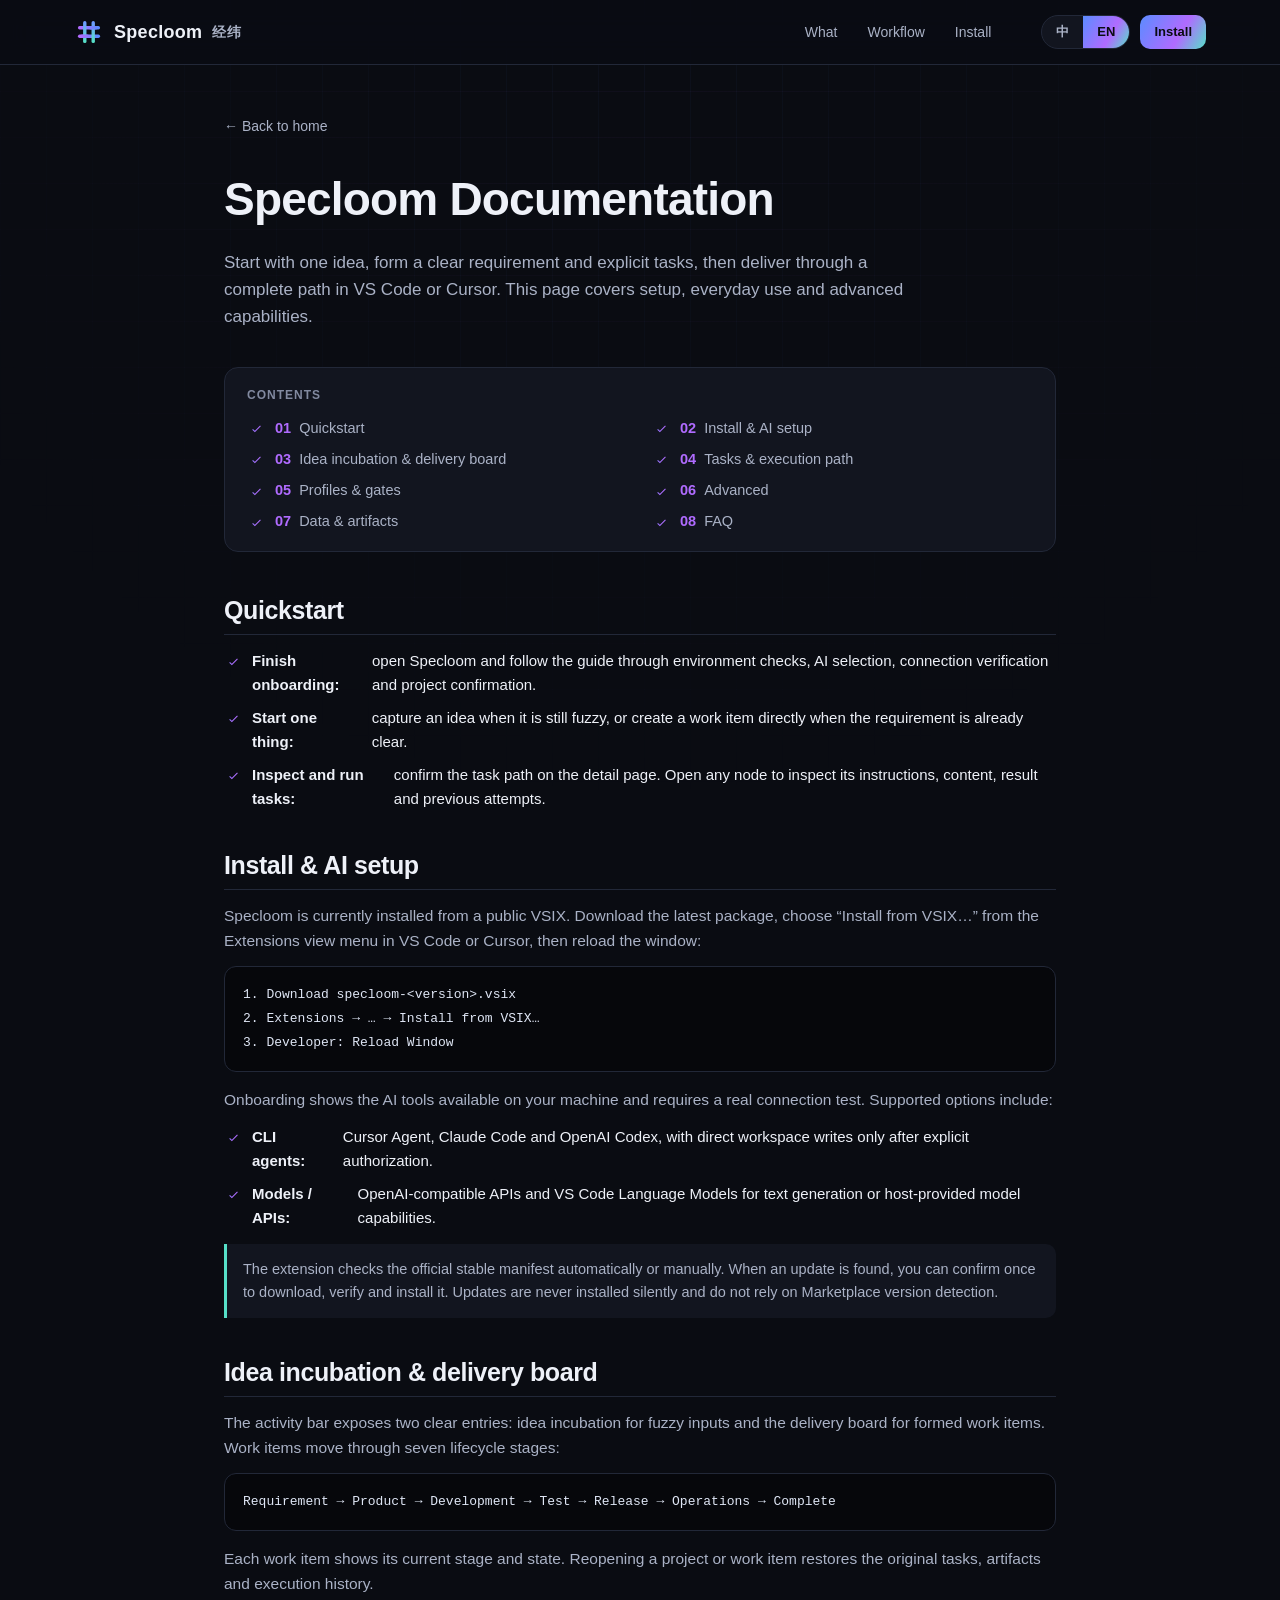
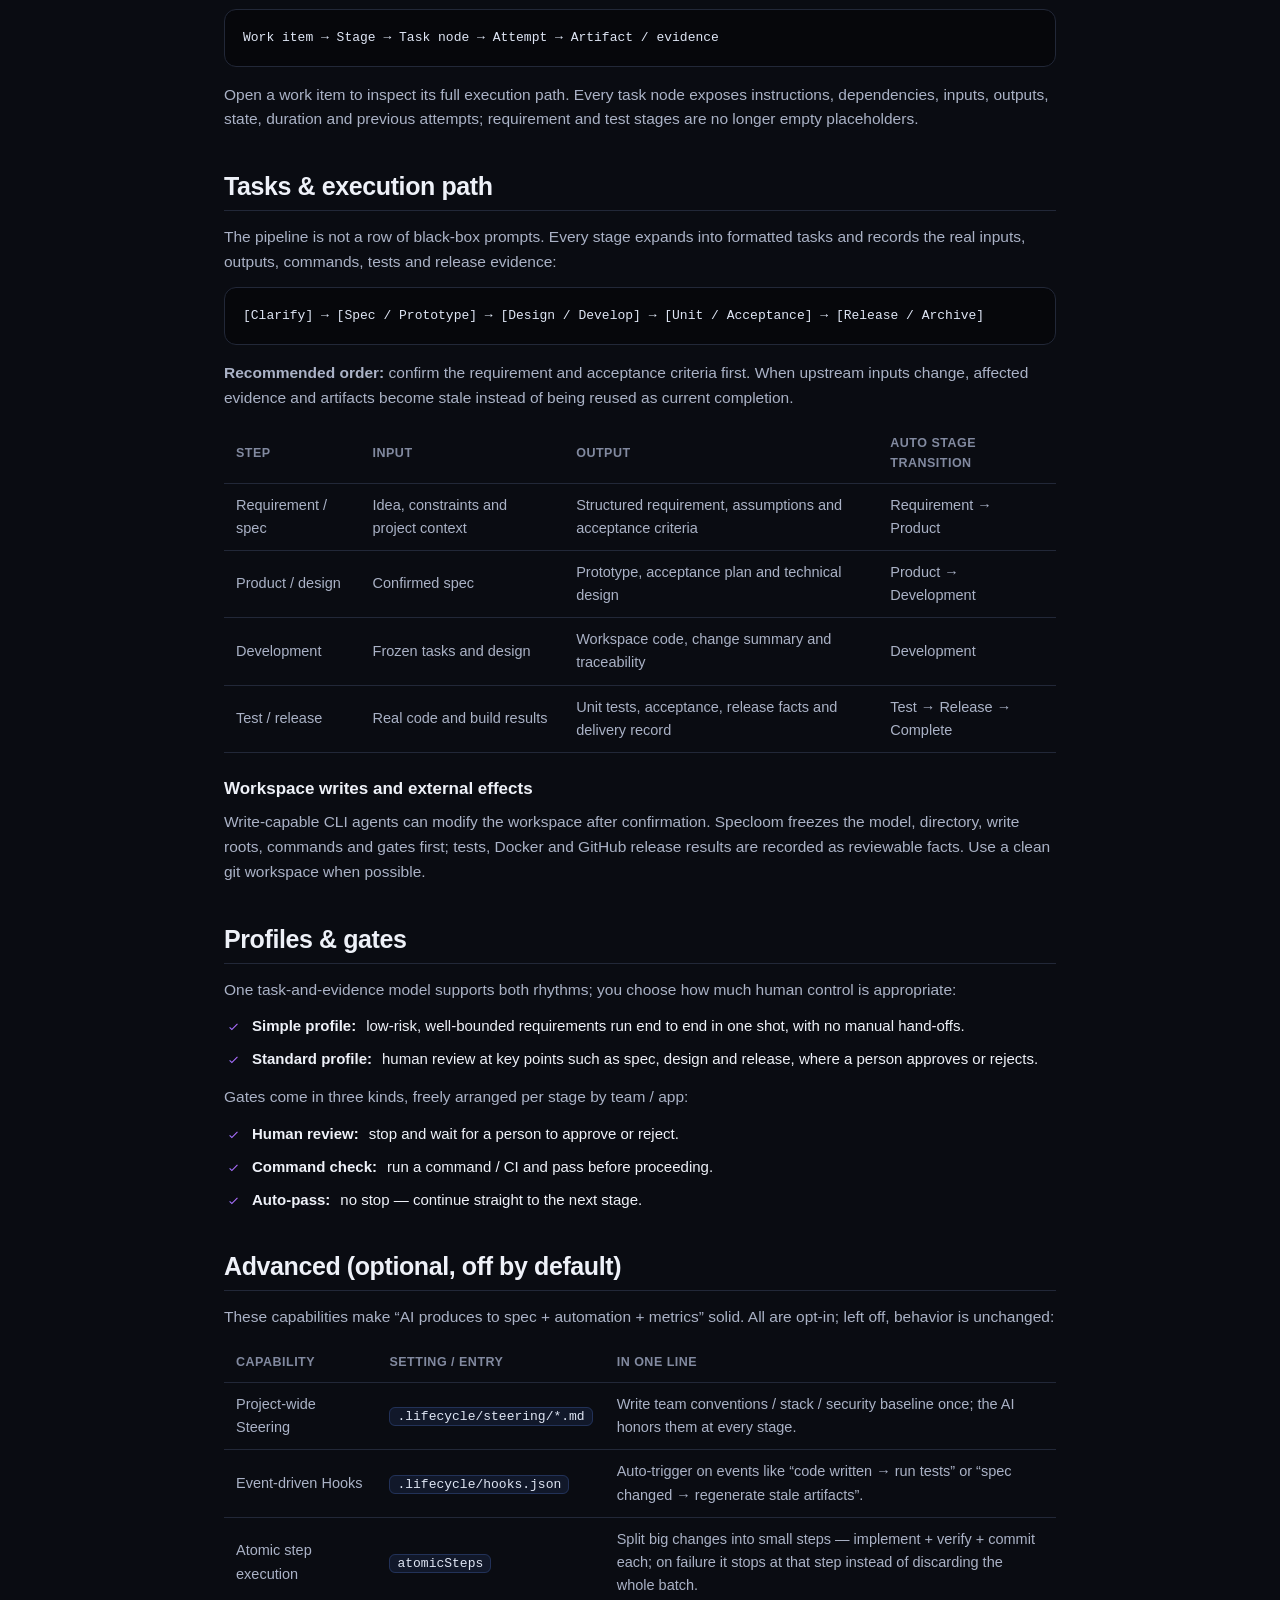
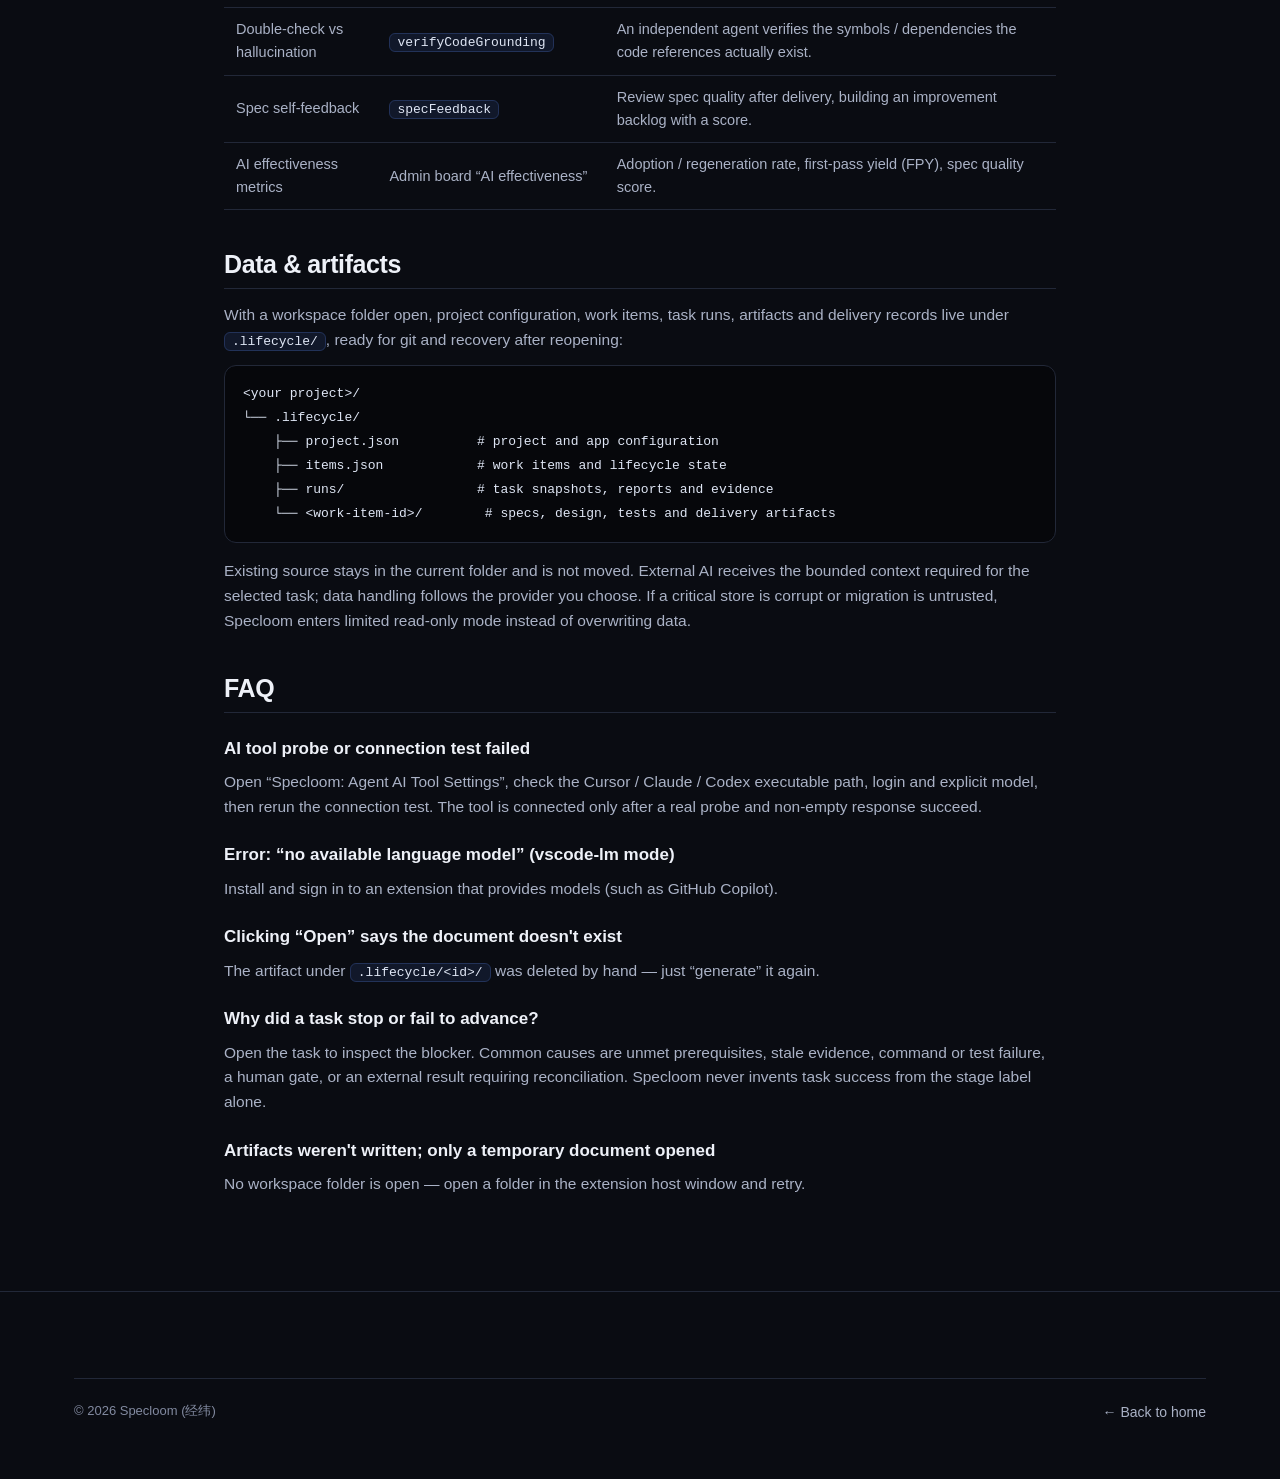
==== commit ec9304b3: "document confirmed one-click updates" ====
--- a/guide.html
+++ b/guide.html
@@ -86,7 +86,7 @@
           <li data-i18n-html="guide.install.opt1"><b>CLI Agent：</b>Cursor Agent、Claude Code、OpenAI Codex；支持在明确授权后直接修改工作区。</li>
           <li data-i18n-html="guide.install.opt2"><b>模型/API：</b>OpenAI 兼容 API 与 VS Code Language Model；适合文本生成或由宿主提供的模型能力。</li>
         </ul>
-        <div class="note" data-i18n="guide.install.note">从 v0.0.176 开始，插件通过官网 stable 清单检查更新，不依赖 Marketplace 判定版本。</div>
+        <div class="note" data-i18n="guide.install.note">插件通过官网 stable 清单检查更新。发现新版后可确认一键下载、校验并安装，不会静默更新，也不依赖 Marketplace 判定版本。</div>
       </section>
 
       <section id="board">
